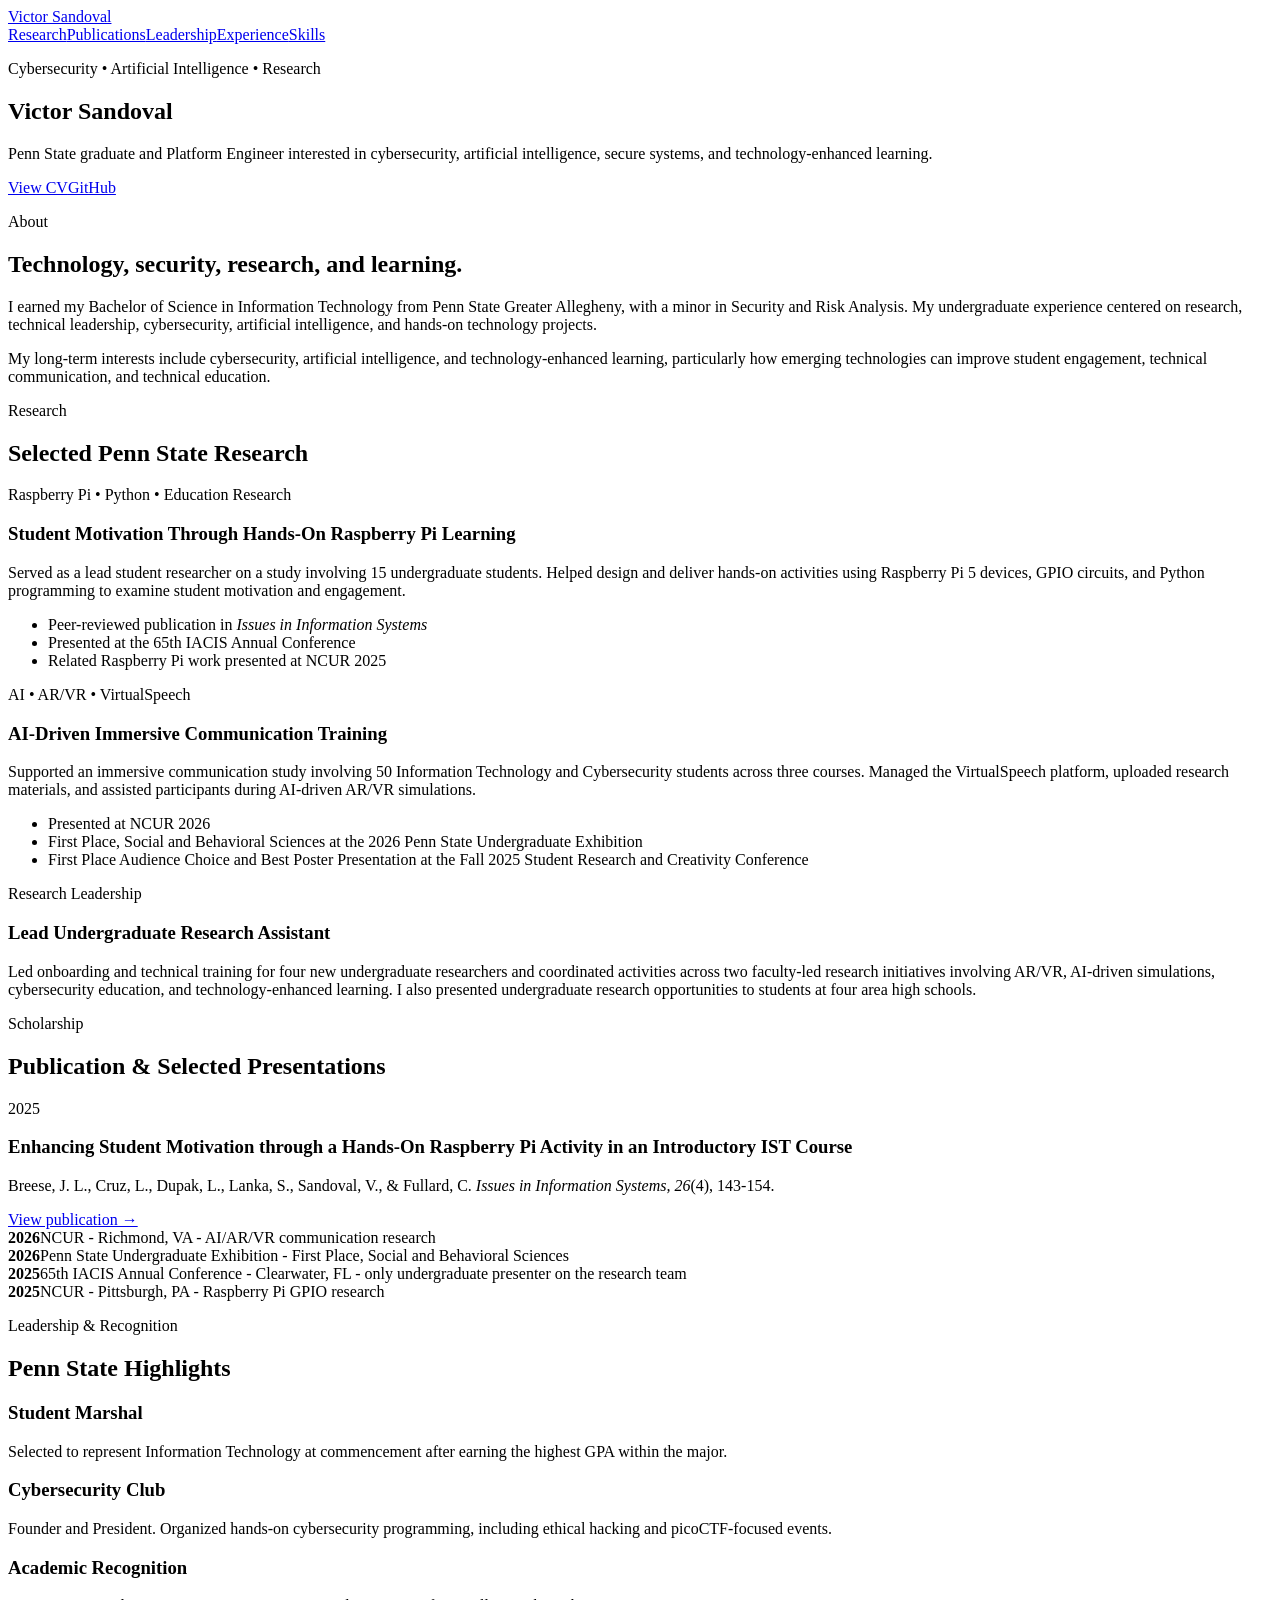
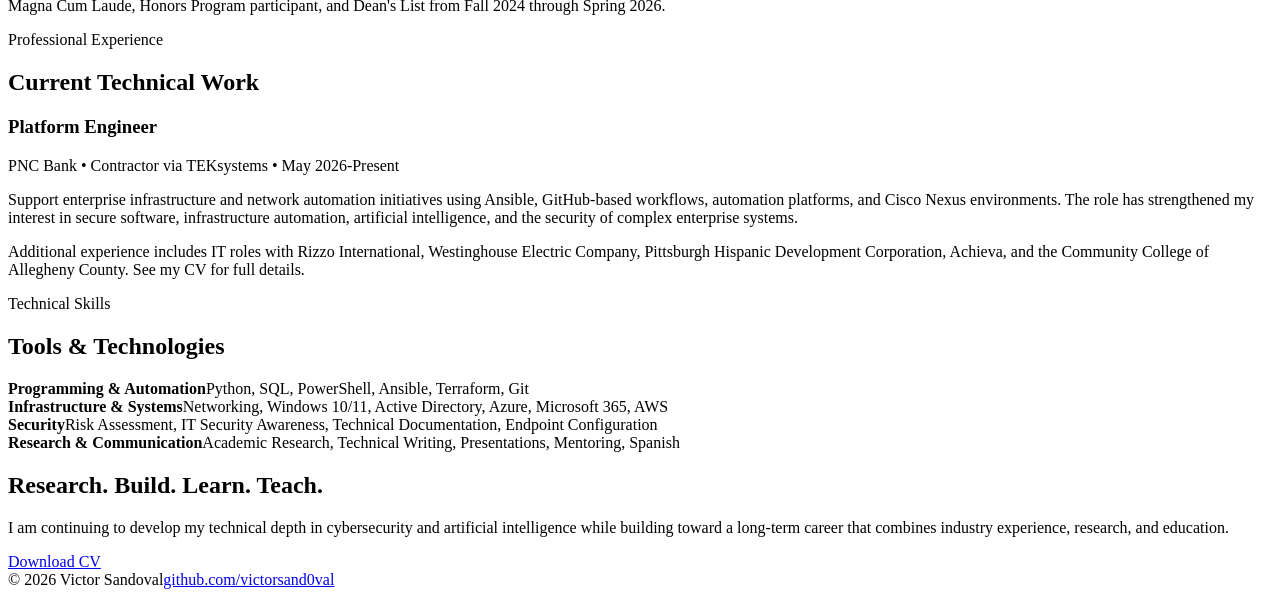
==== index.html @ 396f142a "Add portfolio homepage" ====
<!DOCTYPE html>
<html lang="en">
<head>
  <meta charset="UTF-8" />
  <meta name="viewport" content="width=device-width, initial-scale=1" />
  <meta name="description" content="Victor Sandoval - cybersecurity, artificial intelligence, research, and technology-enhanced learning." />
  <title>Victor Sandoval | Portfolio</title>
  <link rel="stylesheet" href="styles.css" />
</head>
<body>
<header><div class="wrap nav"><a class="brand" href="#top">Victor Sandoval</a><nav><a href="#research">Research</a><a href="#publications">Publications</a><a href="#leadership">Leadership</a><a href="#experience">Experience</a><a href="#skills">Skills</a></nav></div></header>
<main id="top">
<section class="hero"><div class="wrap"><p class="eyebrow">Cybersecurity • Artificial Intelligence • Research</p><h1>Victor Sandoval</h1><p class="lead">Penn State graduate and Platform Engineer interested in cybersecurity, artificial intelligence, secure systems, and technology-enhanced learning.</p><div class="actions"><a class="btn dark" href="assets/Victor_Sandoval_Curriculum_Vitae.pdf" target="_blank">View CV</a><a class="btn" href="https://github.com/victorsand0val" target="_blank">GitHub</a></div></div></section>
<section><div class="wrap narrow"><p class="kicker">About</p><h2>Technology, security, research, and learning.</h2><p>I earned my Bachelor of Science in Information Technology from Penn State Greater Allegheny, with a minor in Security and Risk Analysis. My undergraduate experience centered on research, technical leadership, cybersecurity, artificial intelligence, and hands-on technology projects.</p><p>My long-term interests include cybersecurity, artificial intelligence, and technology-enhanced learning, particularly how emerging technologies can improve student engagement, technical communication, and technical education.</p></div></section>
<section id="research" class="alt"><div class="wrap"><p class="kicker">Research</p><h2>Selected Penn State Research</h2><div class="grid two">
<article class="card"><p class="tag">Raspberry Pi • Python • Education Research</p><h3>Student Motivation Through Hands-On Raspberry Pi Learning</h3><p>Served as a lead student researcher on a study involving 15 undergraduate students. Helped design and deliver hands-on activities using Raspberry Pi 5 devices, GPIO circuits, and Python programming to examine student motivation and engagement.</p><ul><li>Peer-reviewed publication in <em>Issues in Information Systems</em></li><li>Presented at the 65th IACIS Annual Conference</li><li>Related Raspberry Pi work presented at NCUR 2025</li></ul></article>
<article class="card"><p class="tag">AI • AR/VR • VirtualSpeech</p><h3>AI-Driven Immersive Communication Training</h3><p>Supported an immersive communication study involving 50 Information Technology and Cybersecurity students across three courses. Managed the VirtualSpeech platform, uploaded research materials, and assisted participants during AI-driven AR/VR simulations.</p><ul><li>Presented at NCUR 2026</li><li>First Place, Social and Behavioral Sciences at the 2026 Penn State Undergraduate Exhibition</li><li>First Place Audience Choice and Best Poster Presentation at the Fall 2025 Student Research and Creativity Conference</li></ul></article>
</div><article class="feature"><div><p class="tag">Research Leadership</p><h3>Lead Undergraduate Research Assistant</h3></div><p>Led onboarding and technical training for four new undergraduate researchers and coordinated activities across two faculty-led research initiatives involving AR/VR, AI-driven simulations, cybersecurity education, and technology-enhanced learning. I also presented undergraduate research opportunities to students at four area high schools.</p></article></div></section>
<section id="publications"><div class="wrap"><p class="kicker">Scholarship</p><h2>Publication & Selected Presentations</h2><article class="pub"><span>2025</span><div><h3>Enhancing Student Motivation through a Hands-On Raspberry Pi Activity in an Introductory IST Course</h3><p>Breese, J. L., Cruz, L., Dupak, L., Lanka, S., Sandoval, V., & Fullard, C. <em>Issues in Information Systems, 26</em>(4), 143-154.</p><a href="https://doi.org/10.48009/4_iis_2025_113" target="_blank">View publication →</a></div></article><div class="timeline"><div><b>2026</b><span>NCUR - Richmond, VA - AI/AR/VR communication research</span></div><div><b>2026</b><span>Penn State Undergraduate Exhibition - First Place, Social and Behavioral Sciences</span></div><div><b>2025</b><span>65th IACIS Annual Conference - Clearwater, FL - only undergraduate presenter on the research team</span></div><div><b>2025</b><span>NCUR - Pittsburgh, PA - Raspberry Pi GPIO research</span></div></div></div></section>
<section id="leadership" class="alt"><div class="wrap"><p class="kicker">Leadership & Recognition</p><h2>Penn State Highlights</h2><div class="grid three"><article class="card"><h3>Student Marshal</h3><p>Selected to represent Information Technology at commencement after earning the highest GPA within the major.</p></article><article class="card"><h3>Cybersecurity Club</h3><p>Founder and President. Organized hands-on cybersecurity programming, including ethical hacking and picoCTF-focused events.</p></article><article class="card"><h3>Academic Recognition</h3><p>Magna Cum Laude, Honors Program participant, and Dean's List from Fall 2024 through Spring 2026.</p></article></div></div></section>
<section id="experience"><div class="wrap narrow"><p class="kicker">Professional Experience</p><h2>Current Technical Work</h2><article class="experience"><h3>Platform Engineer</h3><p class="muted">PNC Bank • Contractor via TEKsystems • May 2026-Present</p><p>Support enterprise infrastructure and network automation initiatives using Ansible, GitHub-based workflows, automation platforms, and Cisco Nexus environments. The role has strengthened my interest in secure software, infrastructure automation, artificial intelligence, and the security of complex enterprise systems.</p></article><p class="muted">Additional experience includes IT roles with Rizzo International, Westinghouse Electric Company, Pittsburgh Hispanic Development Corporation, Achieva, and the Community College of Allegheny County. See my CV for full details.</p></div></section>
<section id="skills" class="alt"><div class="wrap"><p class="kicker">Technical Skills</p><h2>Tools & Technologies</h2><div class="skills"><div><strong>Programming & Automation</strong><span>Python, SQL, PowerShell, Ansible, Terraform, Git</span></div><div><strong>Infrastructure & Systems</strong><span>Networking, Windows 10/11, Active Directory, Azure, Microsoft 365, AWS</span></div><div><strong>Security</strong><span>Risk Assessment, IT Security Awareness, Technical Documentation, Endpoint Configuration</span></div><div><strong>Research & Communication</strong><span>Academic Research, Technical Writing, Presentations, Mentoring, Spanish</span></div></div></div></section>
<section class="closing"><div class="wrap narrow"><h2>Research. Build. Learn. Teach.</h2><p>I am continuing to develop my technical depth in cybersecurity and artificial intelligence while building toward a long-term career that combines industry experience, research, and education.</p><a class="btn dark" href="assets/Victor_Sandoval_Curriculum_Vitae.pdf" target="_blank">Download CV</a></div></section>
</main><footer><div class="wrap foot"><span>© 2026 Victor Sandoval</span><a href="https://github.com/victorsand0val" target="_blank">github.com/victorsand0val</a></div></footer>
</body></html>
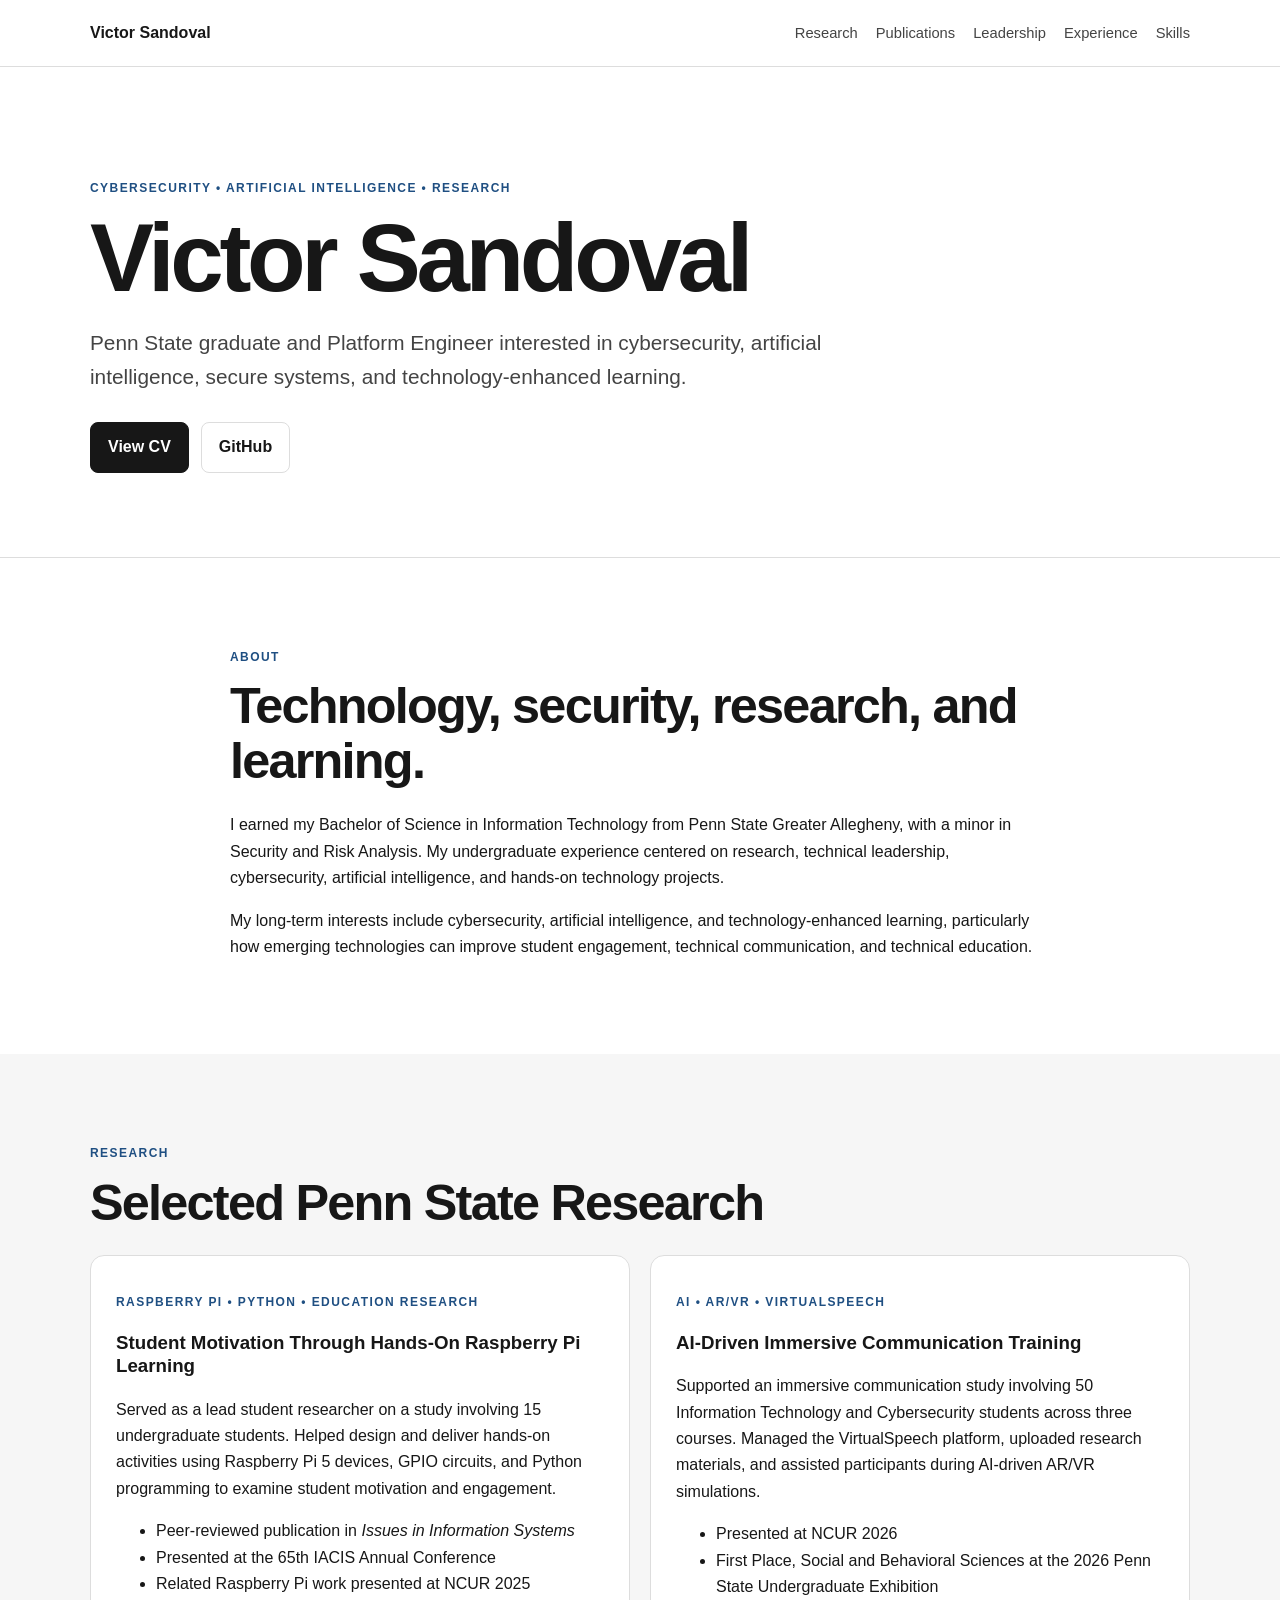
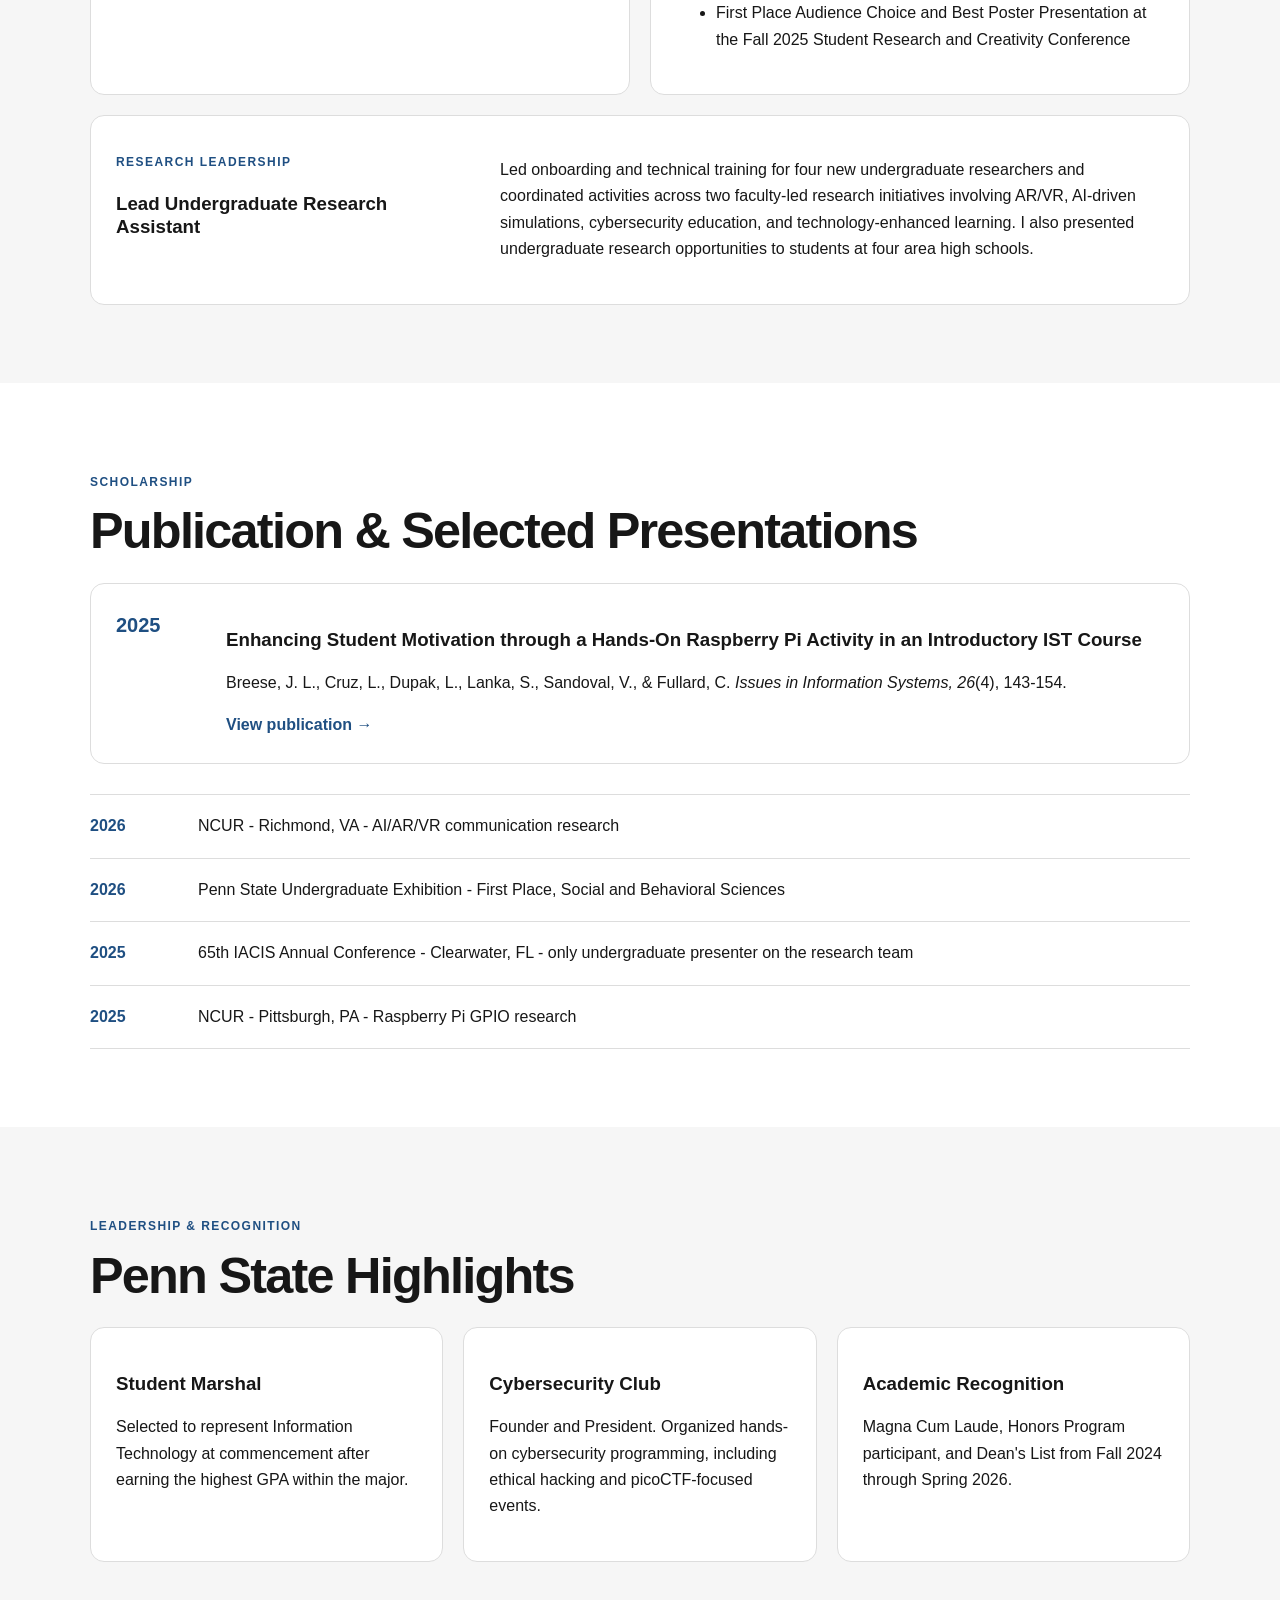
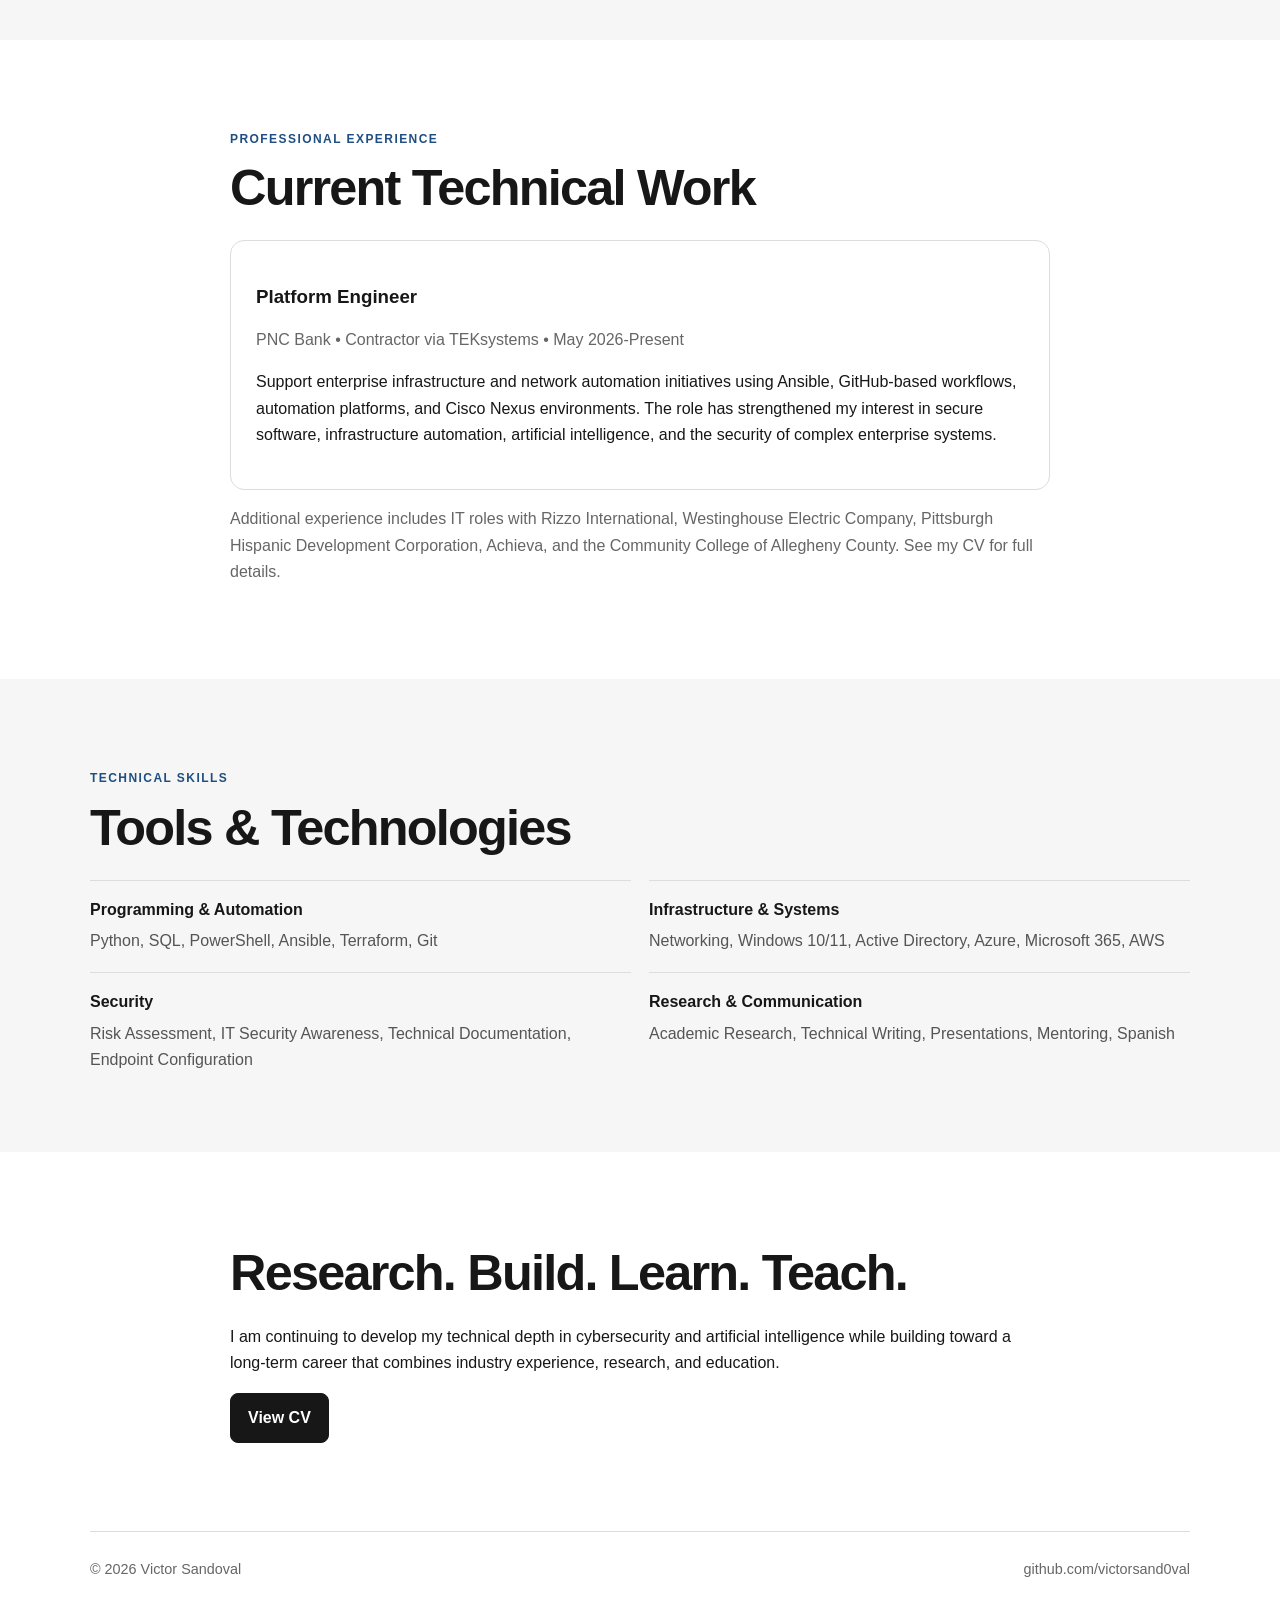
==== commit ebb4f494: "Link portfolio to web CV" ====
--- a/index.html
+++ b/index.html
@@ -10,7 +10,7 @@
 <body>
 <header><div class="wrap nav"><a class="brand" href="#top">Victor Sandoval</a><nav><a href="#research">Research</a><a href="#publications">Publications</a><a href="#leadership">Leadership</a><a href="#experience">Experience</a><a href="#skills">Skills</a></nav></div></header>
 <main id="top">
-<section class="hero"><div class="wrap"><p class="eyebrow">Cybersecurity • Artificial Intelligence • Research</p><h1>Victor Sandoval</h1><p class="lead">Penn State graduate and Platform Engineer interested in cybersecurity, artificial intelligence, secure systems, and technology-enhanced learning.</p><div class="actions"><a class="btn dark" href="assets/Victor_Sandoval_Curriculum_Vitae.pdf" target="_blank">View CV</a><a class="btn" href="https://github.com/victorsand0val" target="_blank">GitHub</a></div></div></section>
+<section class="hero"><div class="wrap"><p class="eyebrow">Cybersecurity • Artificial Intelligence • Research</p><h1>Victor Sandoval</h1><p class="lead">Penn State graduate and Platform Engineer interested in cybersecurity, artificial intelligence, secure systems, and technology-enhanced learning.</p><div class="actions"><a class="btn dark" href="cv.html">View CV</a><a class="btn" href="https://github.com/victorsand0val" target="_blank">GitHub</a></div></div></section>
 <section><div class="wrap narrow"><p class="kicker">About</p><h2>Technology, security, research, and learning.</h2><p>I earned my Bachelor of Science in Information Technology from Penn State Greater Allegheny, with a minor in Security and Risk Analysis. My undergraduate experience centered on research, technical leadership, cybersecurity, artificial intelligence, and hands-on technology projects.</p><p>My long-term interests include cybersecurity, artificial intelligence, and technology-enhanced learning, particularly how emerging technologies can improve student engagement, technical communication, and technical education.</p></div></section>
 <section id="research" class="alt"><div class="wrap"><p class="kicker">Research</p><h2>Selected Penn State Research</h2><div class="grid two">
 <article class="card"><p class="tag">Raspberry Pi • Python • Education Research</p><h3>Student Motivation Through Hands-On Raspberry Pi Learning</h3><p>Served as a lead student researcher on a study involving 15 undergraduate students. Helped design and deliver hands-on activities using Raspberry Pi 5 devices, GPIO circuits, and Python programming to examine student motivation and engagement.</p><ul><li>Peer-reviewed publication in <em>Issues in Information Systems</em></li><li>Presented at the 65th IACIS Annual Conference</li><li>Related Raspberry Pi work presented at NCUR 2025</li></ul></article>
@@ -20,6 +20,6 @@
 <section id="leadership" class="alt"><div class="wrap"><p class="kicker">Leadership & Recognition</p><h2>Penn State Highlights</h2><div class="grid three"><article class="card"><h3>Student Marshal</h3><p>Selected to represent Information Technology at commencement after earning the highest GPA within the major.</p></article><article class="card"><h3>Cybersecurity Club</h3><p>Founder and President. Organized hands-on cybersecurity programming, including ethical hacking and picoCTF-focused events.</p></article><article class="card"><h3>Academic Recognition</h3><p>Magna Cum Laude, Honors Program participant, and Dean's List from Fall 2024 through Spring 2026.</p></article></div></div></section>
 <section id="experience"><div class="wrap narrow"><p class="kicker">Professional Experience</p><h2>Current Technical Work</h2><article class="experience"><h3>Platform Engineer</h3><p class="muted">PNC Bank • Contractor via TEKsystems • May 2026-Present</p><p>Support enterprise infrastructure and network automation initiatives using Ansible, GitHub-based workflows, automation platforms, and Cisco Nexus environments. The role has strengthened my interest in secure software, infrastructure automation, artificial intelligence, and the security of complex enterprise systems.</p></article><p class="muted">Additional experience includes IT roles with Rizzo International, Westinghouse Electric Company, Pittsburgh Hispanic Development Corporation, Achieva, and the Community College of Allegheny County. See my CV for full details.</p></div></section>
 <section id="skills" class="alt"><div class="wrap"><p class="kicker">Technical Skills</p><h2>Tools & Technologies</h2><div class="skills"><div><strong>Programming & Automation</strong><span>Python, SQL, PowerShell, Ansible, Terraform, Git</span></div><div><strong>Infrastructure & Systems</strong><span>Networking, Windows 10/11, Active Directory, Azure, Microsoft 365, AWS</span></div><div><strong>Security</strong><span>Risk Assessment, IT Security Awareness, Technical Documentation, Endpoint Configuration</span></div><div><strong>Research & Communication</strong><span>Academic Research, Technical Writing, Presentations, Mentoring, Spanish</span></div></div></div></section>
-<section class="closing"><div class="wrap narrow"><h2>Research. Build. Learn. Teach.</h2><p>I am continuing to develop my technical depth in cybersecurity and artificial intelligence while building toward a long-term career that combines industry experience, research, and education.</p><a class="btn dark" href="assets/Victor_Sandoval_Curriculum_Vitae.pdf" target="_blank">Download CV</a></div></section>
+<section class="closing"><div class="wrap narrow"><h2>Research. Build. Learn. Teach.</h2><p>I am continuing to develop my technical depth in cybersecurity and artificial intelligence while building toward a long-term career that combines industry experience, research, and education.</p><a class="btn dark" href="cv.html">View CV</a></div></section>
 </main><footer><div class="wrap foot"><span>© 2026 Victor Sandoval</span><a href="https://github.com/victorsand0val" target="_blank">github.com/victorsand0val</a></div></footer>
 </body></html>
--- a/styles.css
+++ b/styles.css
@@ -0,0 +1 @@
+*{box-sizing:border-box}html{scroll-behavior:smooth}body{margin:0;font-family:Inter,-apple-system,BlinkMacSystemFont,"Segoe UI",sans-serif;color:#171717;line-height:1.65}a{color:inherit}.wrap{width:min(1100px,calc(100% - 40px));margin:auto}.narrow{max-width:820px}header{position:sticky;top:0;z-index:10;background:rgba(255,255,255,.96);border-bottom:1px solid #ddd}.nav{min-height:66px;display:flex;align-items:center;justify-content:space-between;gap:24px}.brand{font-weight:800;text-decoration:none}nav{display:flex;gap:18px}nav a{text-decoration:none;color:#444;font-size:.92rem}.hero{padding:100px 0 84px;border-bottom:1px solid #ddd}.eyebrow,.kicker,.tag{text-transform:uppercase;letter-spacing:.12em;font-weight:800;font-size:.75rem;color:#1f4f82}h1{font-size:clamp(3rem,8vw,6rem);line-height:.98;letter-spacing:-.045em;margin:8px 0 18px}h2{font-size:clamp(2rem,4vw,3.15rem);line-height:1.08;letter-spacing:-.035em;margin:6px 0 24px}h3{line-height:1.25}.lead{font-size:1.3rem;color:#444;max-width:760px}.actions{display:flex;gap:12px;margin-top:28px}.btn{display:inline-block;border:1px solid #ddd;padding:11px 17px;border-radius:8px;text-decoration:none;font-weight:700}.dark{background:#171717;color:white;border-color:#171717}section{padding:78px 0}.alt{background:#f6f6f6}.grid{display:grid;gap:20px}.two{grid-template-columns:repeat(2,1fr)}.three{grid-template-columns:repeat(3,1fr)}.card,.feature,.pub,.experience{background:white;border:1px solid #ddd;border-radius:14px;padding:25px}.feature{margin-top:20px;display:grid;grid-template-columns:.8fr 1.5fr;gap:30px}.pub{display:grid;grid-template-columns:90px 1fr;gap:20px}.pub>span{font-weight:800;color:#1f4f82;font-size:1.25rem}.pub a{color:#1f4f82;text-decoration:none;font-weight:700}.timeline{margin-top:30px;border-top:1px solid #ddd}.timeline>div{display:grid;grid-template-columns:90px 1fr;gap:18px;padding:18px 0;border-bottom:1px solid #ddd}.timeline b{color:#1f4f82}.muted{color:#666}.skills{display:grid;grid-template-columns:repeat(2,1fr);gap:18px}.skills div{border-top:1px solid #ddd;padding-top:16px}.skills strong,.skills span{display:block}.skills span{color:#555;margin-top:5px}.closing{padding:88px 0}.foot{padding:26px 0;border-top:1px solid #ddd;display:flex;justify-content:space-between;color:#666;font-size:.9rem}.foot a{text-decoration:none}@media(max-width:760px){nav{display:none}.two,.three,.feature,.pub,.skills,.timeline>div{grid-template-columns:1fr}.hero{padding:72px 0 60px}section{padding:60px 0}.foot{flex-direction:column;gap:8px}}
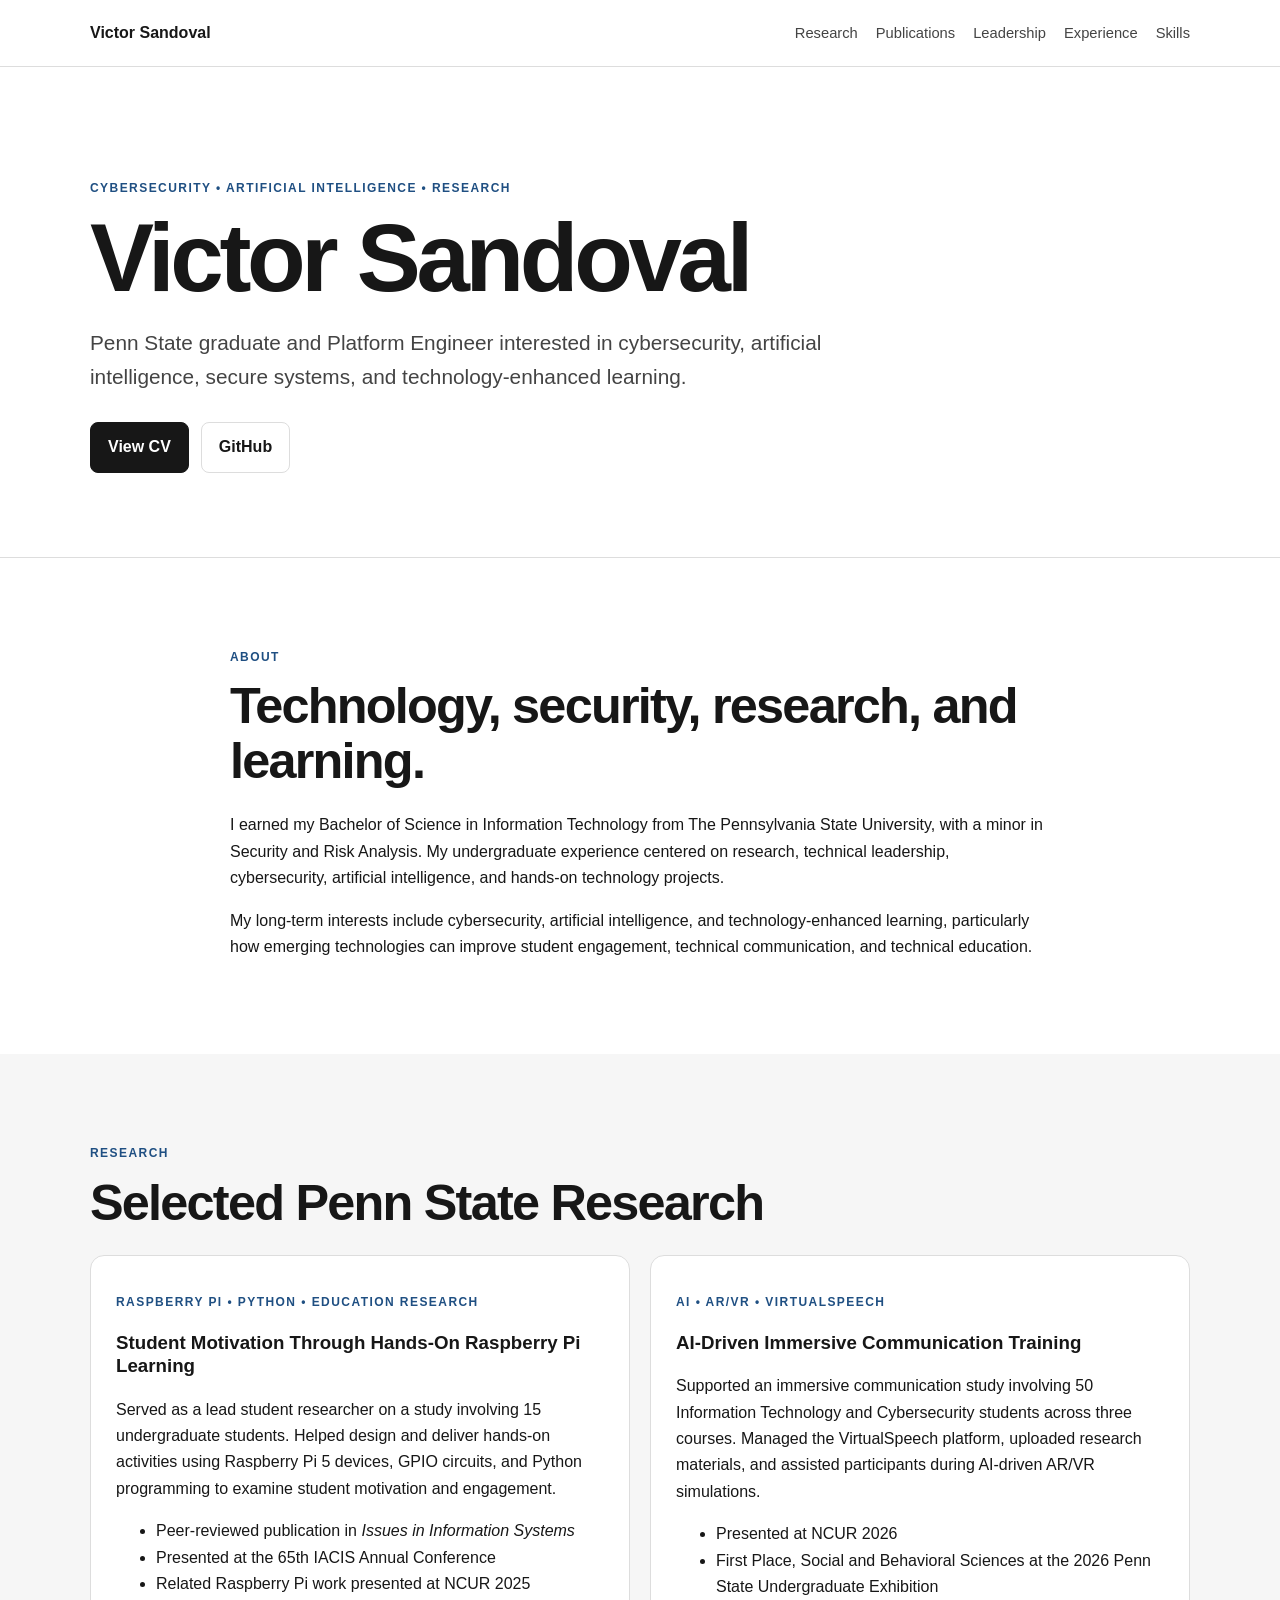
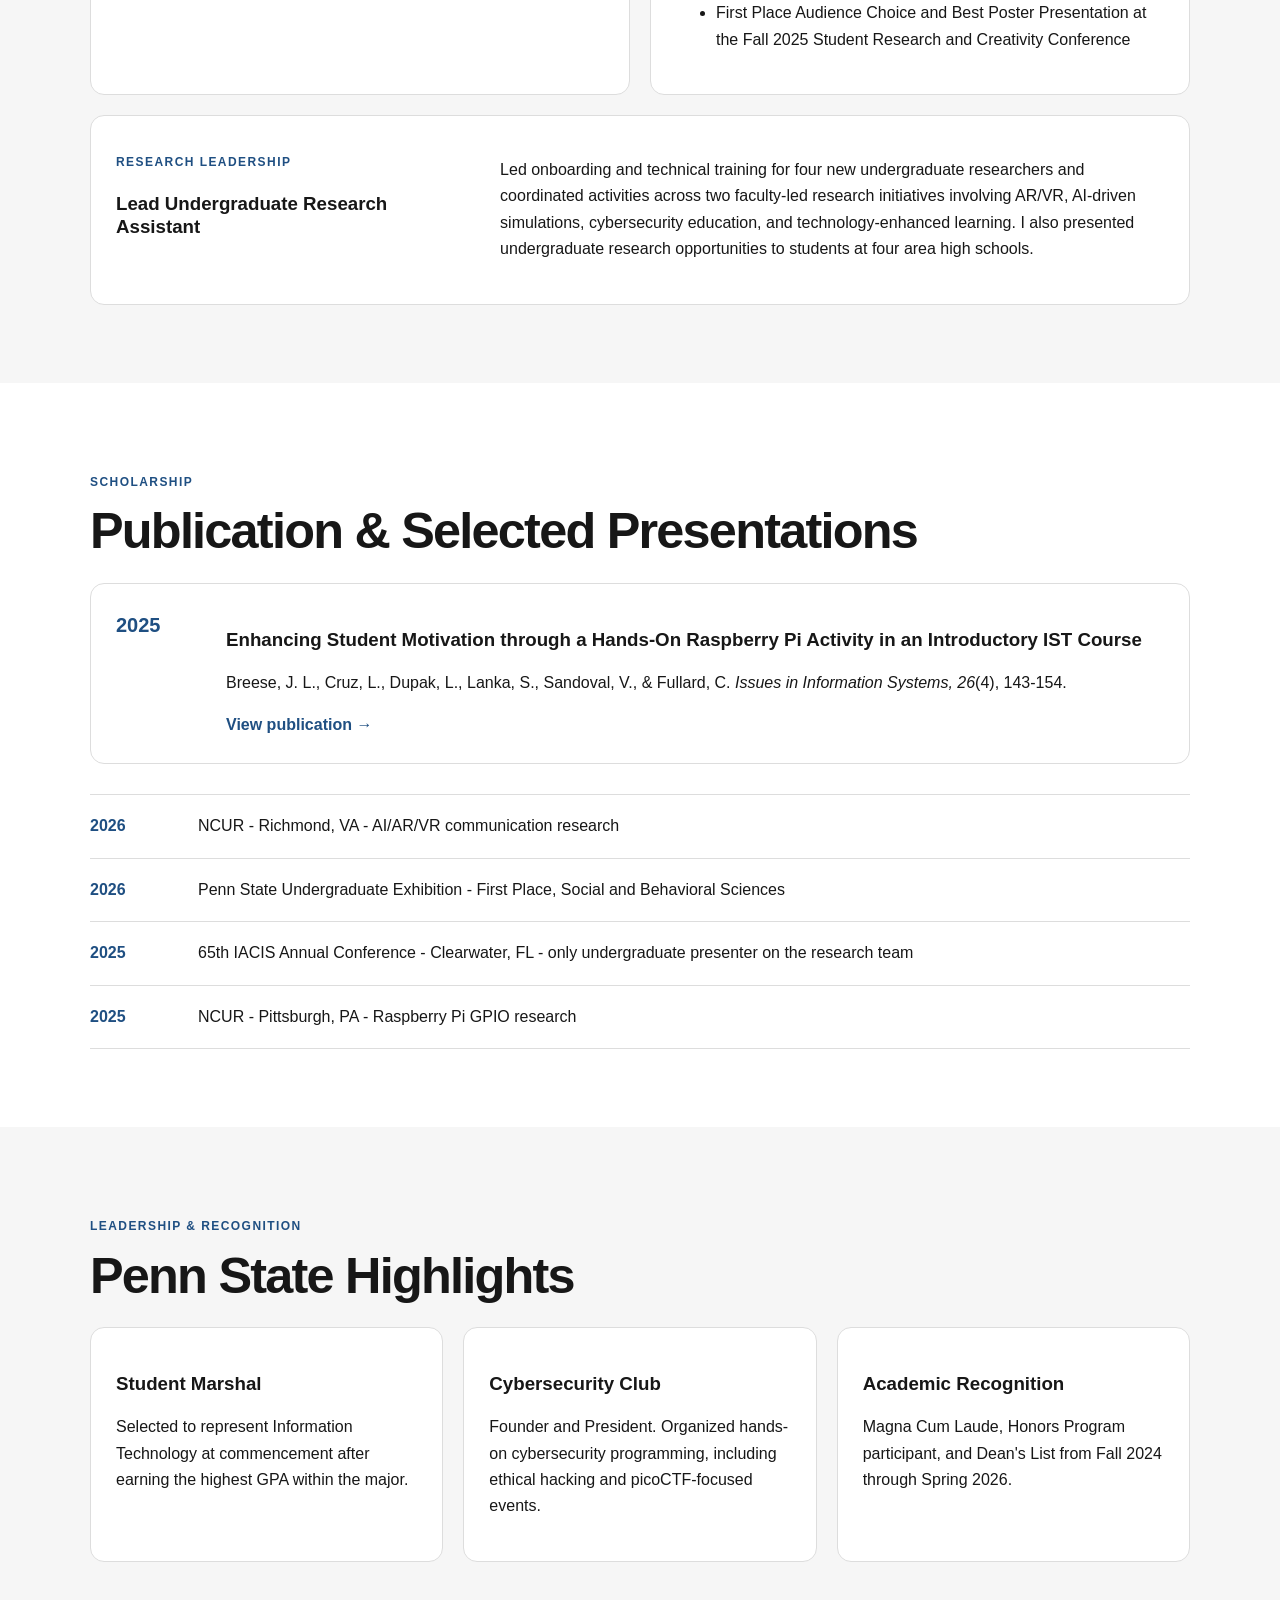
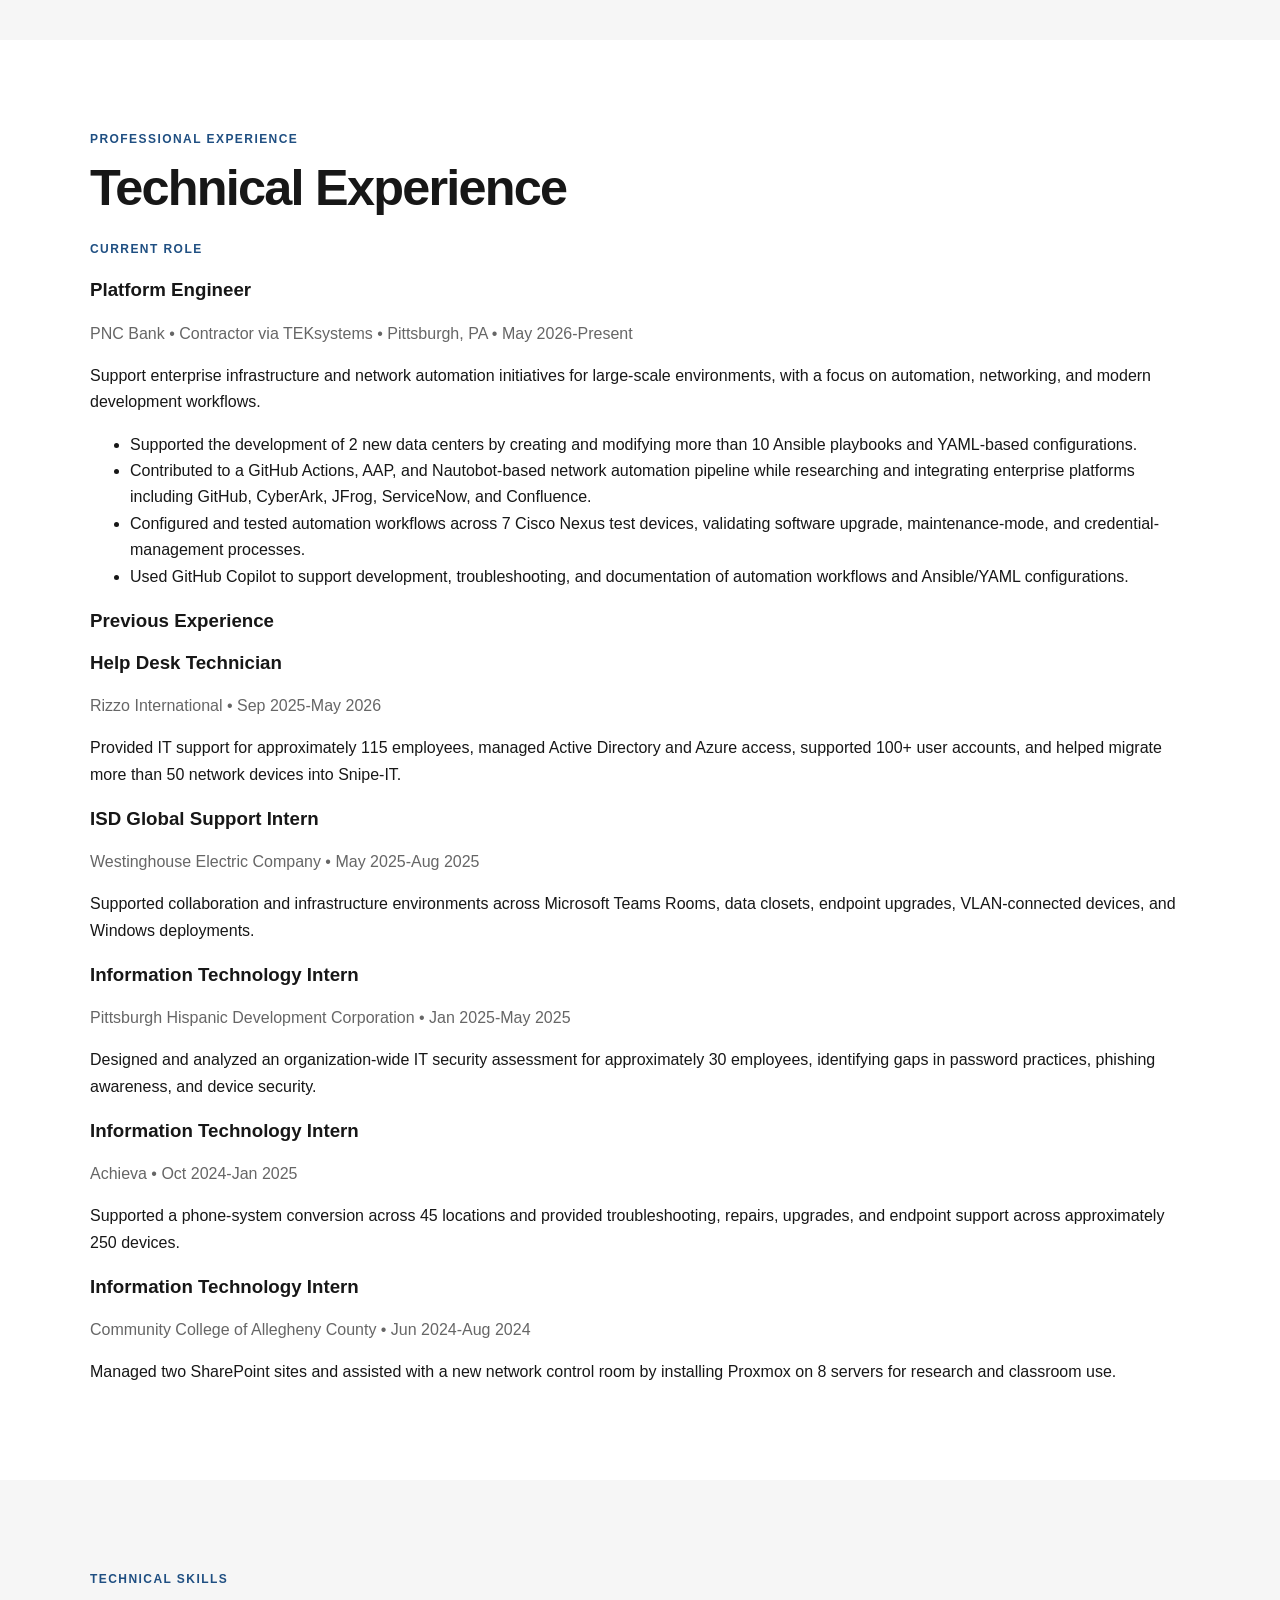
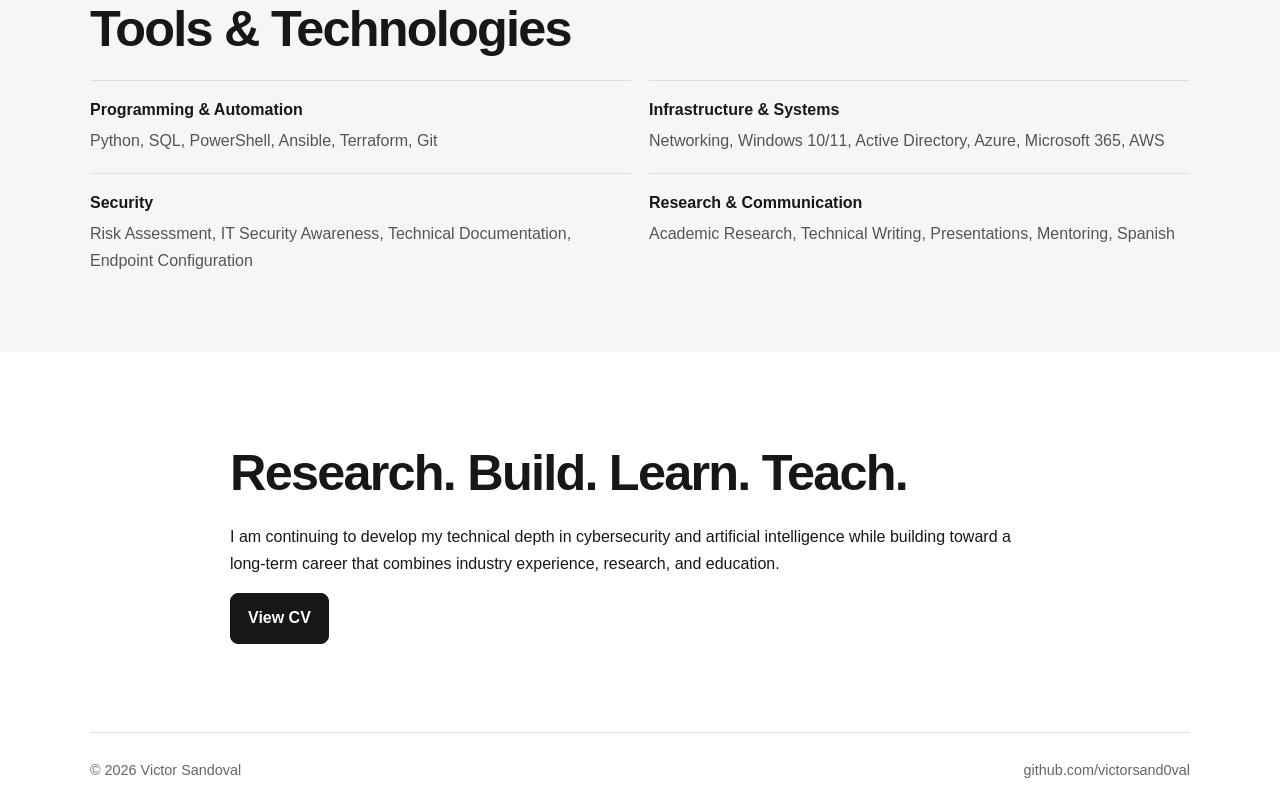
==== commit 2149543d: "Expand professional experience and update Penn State naming" ====
--- a/index.html
+++ b/index.html
@@ -11,14 +11,65 @@
 <header><div class="wrap nav"><a class="brand" href="#top">Victor Sandoval</a><nav><a href="#research">Research</a><a href="#publications">Publications</a><a href="#leadership">Leadership</a><a href="#experience">Experience</a><a href="#skills">Skills</a></nav></div></header>
 <main id="top">
 <section class="hero"><div class="wrap"><p class="eyebrow">Cybersecurity • Artificial Intelligence • Research</p><h1>Victor Sandoval</h1><p class="lead">Penn State graduate and Platform Engineer interested in cybersecurity, artificial intelligence, secure systems, and technology-enhanced learning.</p><div class="actions"><a class="btn dark" href="cv.html">View CV</a><a class="btn" href="https://github.com/victorsand0val" target="_blank">GitHub</a></div></div></section>
-<section><div class="wrap narrow"><p class="kicker">About</p><h2>Technology, security, research, and learning.</h2><p>I earned my Bachelor of Science in Information Technology from Penn State Greater Allegheny, with a minor in Security and Risk Analysis. My undergraduate experience centered on research, technical leadership, cybersecurity, artificial intelligence, and hands-on technology projects.</p><p>My long-term interests include cybersecurity, artificial intelligence, and technology-enhanced learning, particularly how emerging technologies can improve student engagement, technical communication, and technical education.</p></div></section>
+<section><div class="wrap narrow"><p class="kicker">About</p><h2>Technology, security, research, and learning.</h2><p>I earned my Bachelor of Science in Information Technology from The Pennsylvania State University, with a minor in Security and Risk Analysis. My undergraduate experience centered on research, technical leadership, cybersecurity, artificial intelligence, and hands-on technology projects.</p><p>My long-term interests include cybersecurity, artificial intelligence, and technology-enhanced learning, particularly how emerging technologies can improve student engagement, technical communication, and technical education.</p></div></section>
 <section id="research" class="alt"><div class="wrap"><p class="kicker">Research</p><h2>Selected Penn State Research</h2><div class="grid two">
 <article class="card"><p class="tag">Raspberry Pi • Python • Education Research</p><h3>Student Motivation Through Hands-On Raspberry Pi Learning</h3><p>Served as a lead student researcher on a study involving 15 undergraduate students. Helped design and deliver hands-on activities using Raspberry Pi 5 devices, GPIO circuits, and Python programming to examine student motivation and engagement.</p><ul><li>Peer-reviewed publication in <em>Issues in Information Systems</em></li><li>Presented at the 65th IACIS Annual Conference</li><li>Related Raspberry Pi work presented at NCUR 2025</li></ul></article>
 <article class="card"><p class="tag">AI • AR/VR • VirtualSpeech</p><h3>AI-Driven Immersive Communication Training</h3><p>Supported an immersive communication study involving 50 Information Technology and Cybersecurity students across three courses. Managed the VirtualSpeech platform, uploaded research materials, and assisted participants during AI-driven AR/VR simulations.</p><ul><li>Presented at NCUR 2026</li><li>First Place, Social and Behavioral Sciences at the 2026 Penn State Undergraduate Exhibition</li><li>First Place Audience Choice and Best Poster Presentation at the Fall 2025 Student Research and Creativity Conference</li></ul></article>
 </div><article class="feature"><div><p class="tag">Research Leadership</p><h3>Lead Undergraduate Research Assistant</h3></div><p>Led onboarding and technical training for four new undergraduate researchers and coordinated activities across two faculty-led research initiatives involving AR/VR, AI-driven simulations, cybersecurity education, and technology-enhanced learning. I also presented undergraduate research opportunities to students at four area high schools.</p></article></div></section>
 <section id="publications"><div class="wrap"><p class="kicker">Scholarship</p><h2>Publication & Selected Presentations</h2><article class="pub"><span>2025</span><div><h3>Enhancing Student Motivation through a Hands-On Raspberry Pi Activity in an Introductory IST Course</h3><p>Breese, J. L., Cruz, L., Dupak, L., Lanka, S., Sandoval, V., & Fullard, C. <em>Issues in Information Systems, 26</em>(4), 143-154.</p><a href="https://doi.org/10.48009/4_iis_2025_113" target="_blank">View publication →</a></div></article><div class="timeline"><div><b>2026</b><span>NCUR - Richmond, VA - AI/AR/VR communication research</span></div><div><b>2026</b><span>Penn State Undergraduate Exhibition - First Place, Social and Behavioral Sciences</span></div><div><b>2025</b><span>65th IACIS Annual Conference - Clearwater, FL - only undergraduate presenter on the research team</span></div><div><b>2025</b><span>NCUR - Pittsburgh, PA - Raspberry Pi GPIO research</span></div></div></div></section>
 <section id="leadership" class="alt"><div class="wrap"><p class="kicker">Leadership & Recognition</p><h2>Penn State Highlights</h2><div class="grid three"><article class="card"><h3>Student Marshal</h3><p>Selected to represent Information Technology at commencement after earning the highest GPA within the major.</p></article><article class="card"><h3>Cybersecurity Club</h3><p>Founder and President. Organized hands-on cybersecurity programming, including ethical hacking and picoCTF-focused events.</p></article><article class="card"><h3>Academic Recognition</h3><p>Magna Cum Laude, Honors Program participant, and Dean's List from Fall 2024 through Spring 2026.</p></article></div></div></section>
-<section id="experience"><div class="wrap narrow"><p class="kicker">Professional Experience</p><h2>Current Technical Work</h2><article class="experience"><h3>Platform Engineer</h3><p class="muted">PNC Bank • Contractor via TEKsystems • May 2026-Present</p><p>Support enterprise infrastructure and network automation initiatives using Ansible, GitHub-based workflows, automation platforms, and Cisco Nexus environments. The role has strengthened my interest in secure software, infrastructure automation, artificial intelligence, and the security of complex enterprise systems.</p></article><p class="muted">Additional experience includes IT roles with Rizzo International, Westinghouse Electric Company, Pittsburgh Hispanic Development Corporation, Achieva, and the Community College of Allegheny County. See my CV for full details.</p></div></section>
+<section id="experience"><div class="wrap"><p class="kicker">Professional Experience</p><h2>Technical Experience</h2>
+
+<article class="experience-main">
+  <div class="experience-heading">
+    <div>
+      <p class="tag">Current Role</p>
+      <h3>Platform Engineer</h3>
+      <p class="muted">PNC Bank • Contractor via TEKsystems • Pittsburgh, PA • May 2026-Present</p>
+    </div>
+  </div>
+  <p>Support enterprise infrastructure and network automation initiatives for large-scale environments, with a focus on automation, networking, and modern development workflows.</p>
+  <ul>
+    <li>Supported the development of 2 new data centers by creating and modifying more than 10 Ansible playbooks and YAML-based configurations.</li>
+    <li>Contributed to a GitHub Actions, AAP, and Nautobot-based network automation pipeline while researching and integrating enterprise platforms including GitHub, CyberArk, JFrog, ServiceNow, and Confluence.</li>
+    <li>Configured and tested automation workflows across 7 Cisco Nexus test devices, validating software upgrade, maintenance-mode, and credential-management processes.</li>
+    <li>Used GitHub Copilot to support development, troubleshooting, and documentation of automation workflows and Ansible/YAML configurations.</li>
+  </ul>
+</article>
+
+<h3 class="previous-title">Previous Experience</h3>
+<div class="experience-grid">
+  <article class="experience-small">
+    <h3>Help Desk Technician</h3>
+    <p class="muted">Rizzo International • Sep 2025-May 2026</p>
+    <p>Provided IT support for approximately 115 employees, managed Active Directory and Azure access, supported 100+ user accounts, and helped migrate more than 50 network devices into Snipe-IT.</p>
+  </article>
+
+  <article class="experience-small">
+    <h3>ISD Global Support Intern</h3>
+    <p class="muted">Westinghouse Electric Company • May 2025-Aug 2025</p>
+    <p>Supported collaboration and infrastructure environments across Microsoft Teams Rooms, data closets, endpoint upgrades, VLAN-connected devices, and Windows deployments.</p>
+  </article>
+
+  <article class="experience-small">
+    <h3>Information Technology Intern</h3>
+    <p class="muted">Pittsburgh Hispanic Development Corporation • Jan 2025-May 2025</p>
+    <p>Designed and analyzed an organization-wide IT security assessment for approximately 30 employees, identifying gaps in password practices, phishing awareness, and device security.</p>
+  </article>
+
+  <article class="experience-small">
+    <h3>Information Technology Intern</h3>
+    <p class="muted">Achieva • Oct 2024-Jan 2025</p>
+    <p>Supported a phone-system conversion across 45 locations and provided troubleshooting, repairs, upgrades, and endpoint support across approximately 250 devices.</p>
+  </article>
+
+  <article class="experience-small">
+    <h3>Information Technology Intern</h3>
+    <p class="muted">Community College of Allegheny County • Jun 2024-Aug 2024</p>
+    <p>Managed two SharePoint sites and assisted with a new network control room by installing Proxmox on 8 servers for research and classroom use.</p>
+  </article>
+</div>
+</div></section>
 <section id="skills" class="alt"><div class="wrap"><p class="kicker">Technical Skills</p><h2>Tools & Technologies</h2><div class="skills"><div><strong>Programming & Automation</strong><span>Python, SQL, PowerShell, Ansible, Terraform, Git</span></div><div><strong>Infrastructure & Systems</strong><span>Networking, Windows 10/11, Active Directory, Azure, Microsoft 365, AWS</span></div><div><strong>Security</strong><span>Risk Assessment, IT Security Awareness, Technical Documentation, Endpoint Configuration</span></div><div><strong>Research & Communication</strong><span>Academic Research, Technical Writing, Presentations, Mentoring, Spanish</span></div></div></div></section>
 <section class="closing"><div class="wrap narrow"><h2>Research. Build. Learn. Teach.</h2><p>I am continuing to develop my technical depth in cybersecurity and artificial intelligence while building toward a long-term career that combines industry experience, research, and education.</p><a class="btn dark" href="cv.html">View CV</a></div></section>
 </main><footer><div class="wrap foot"><span>© 2026 Victor Sandoval</span><a href="https://github.com/victorsand0val" target="_blank">github.com/victorsand0val</a></div></footer>
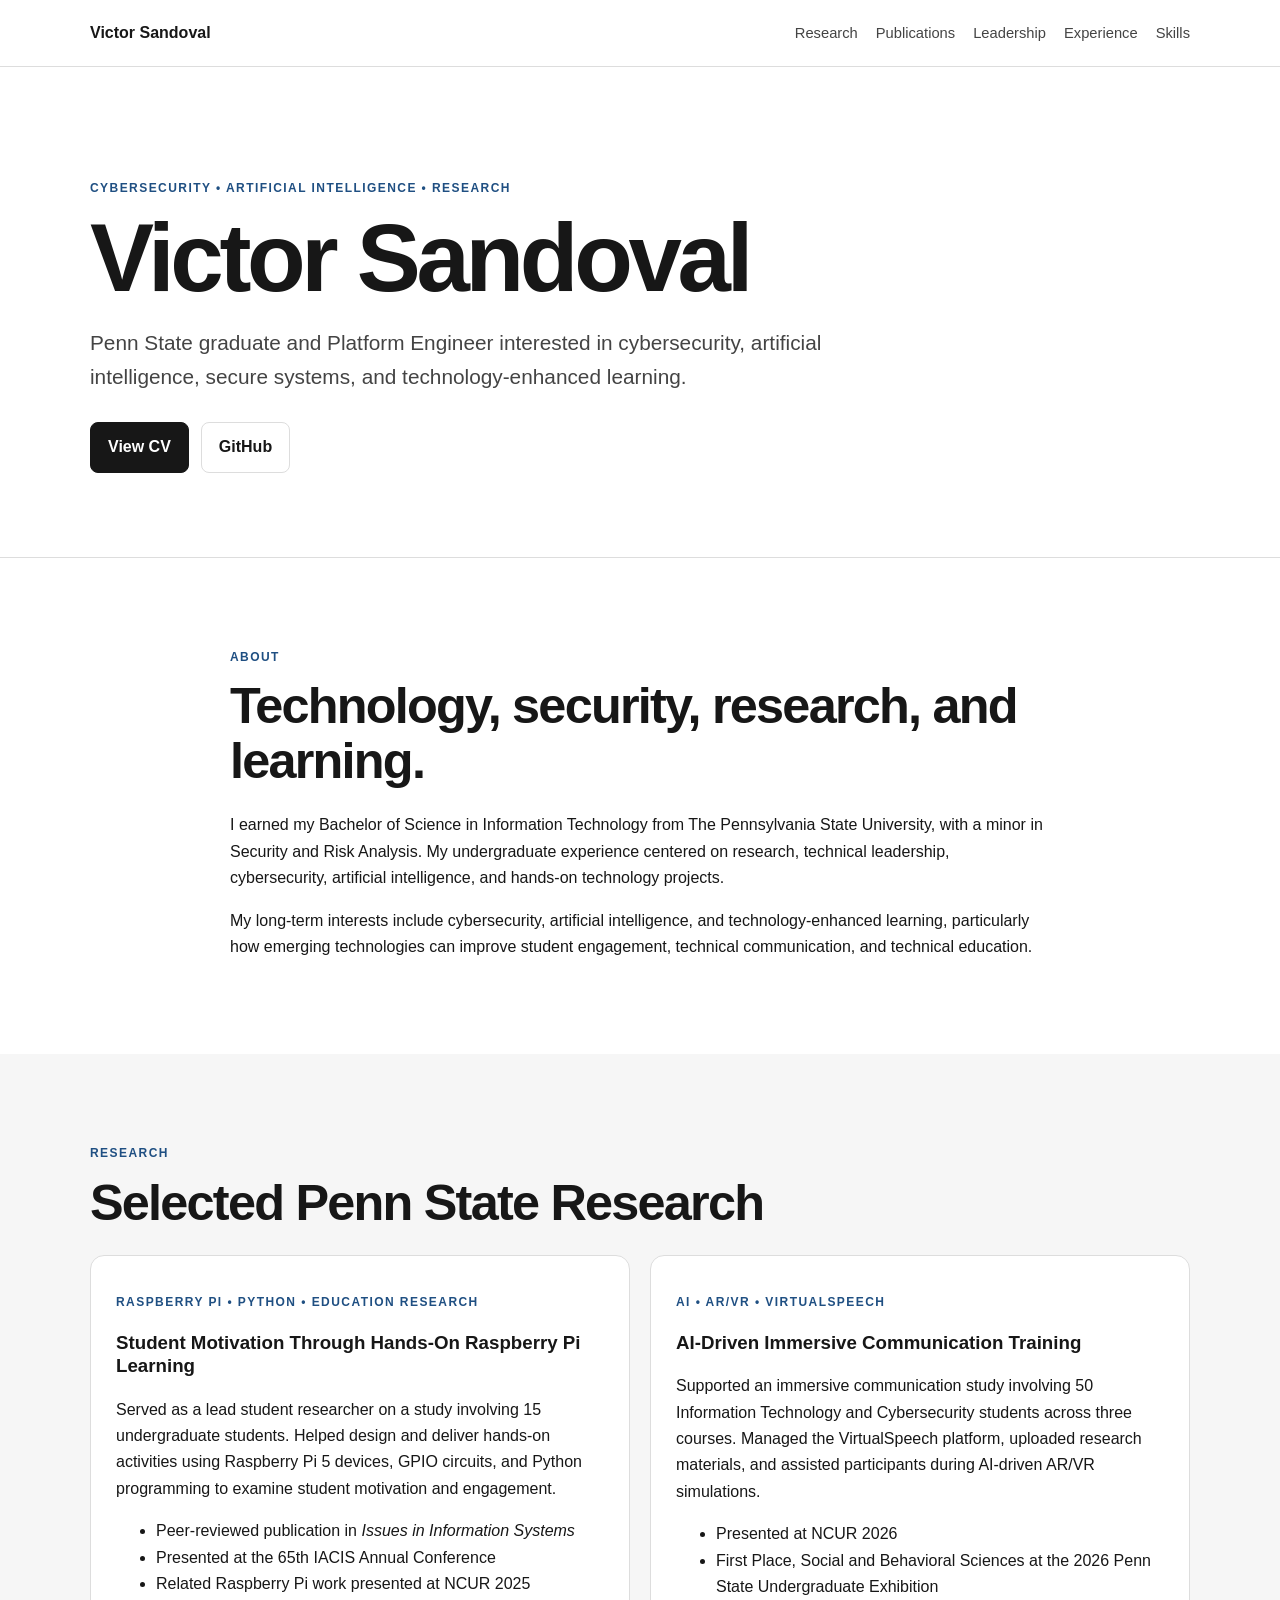
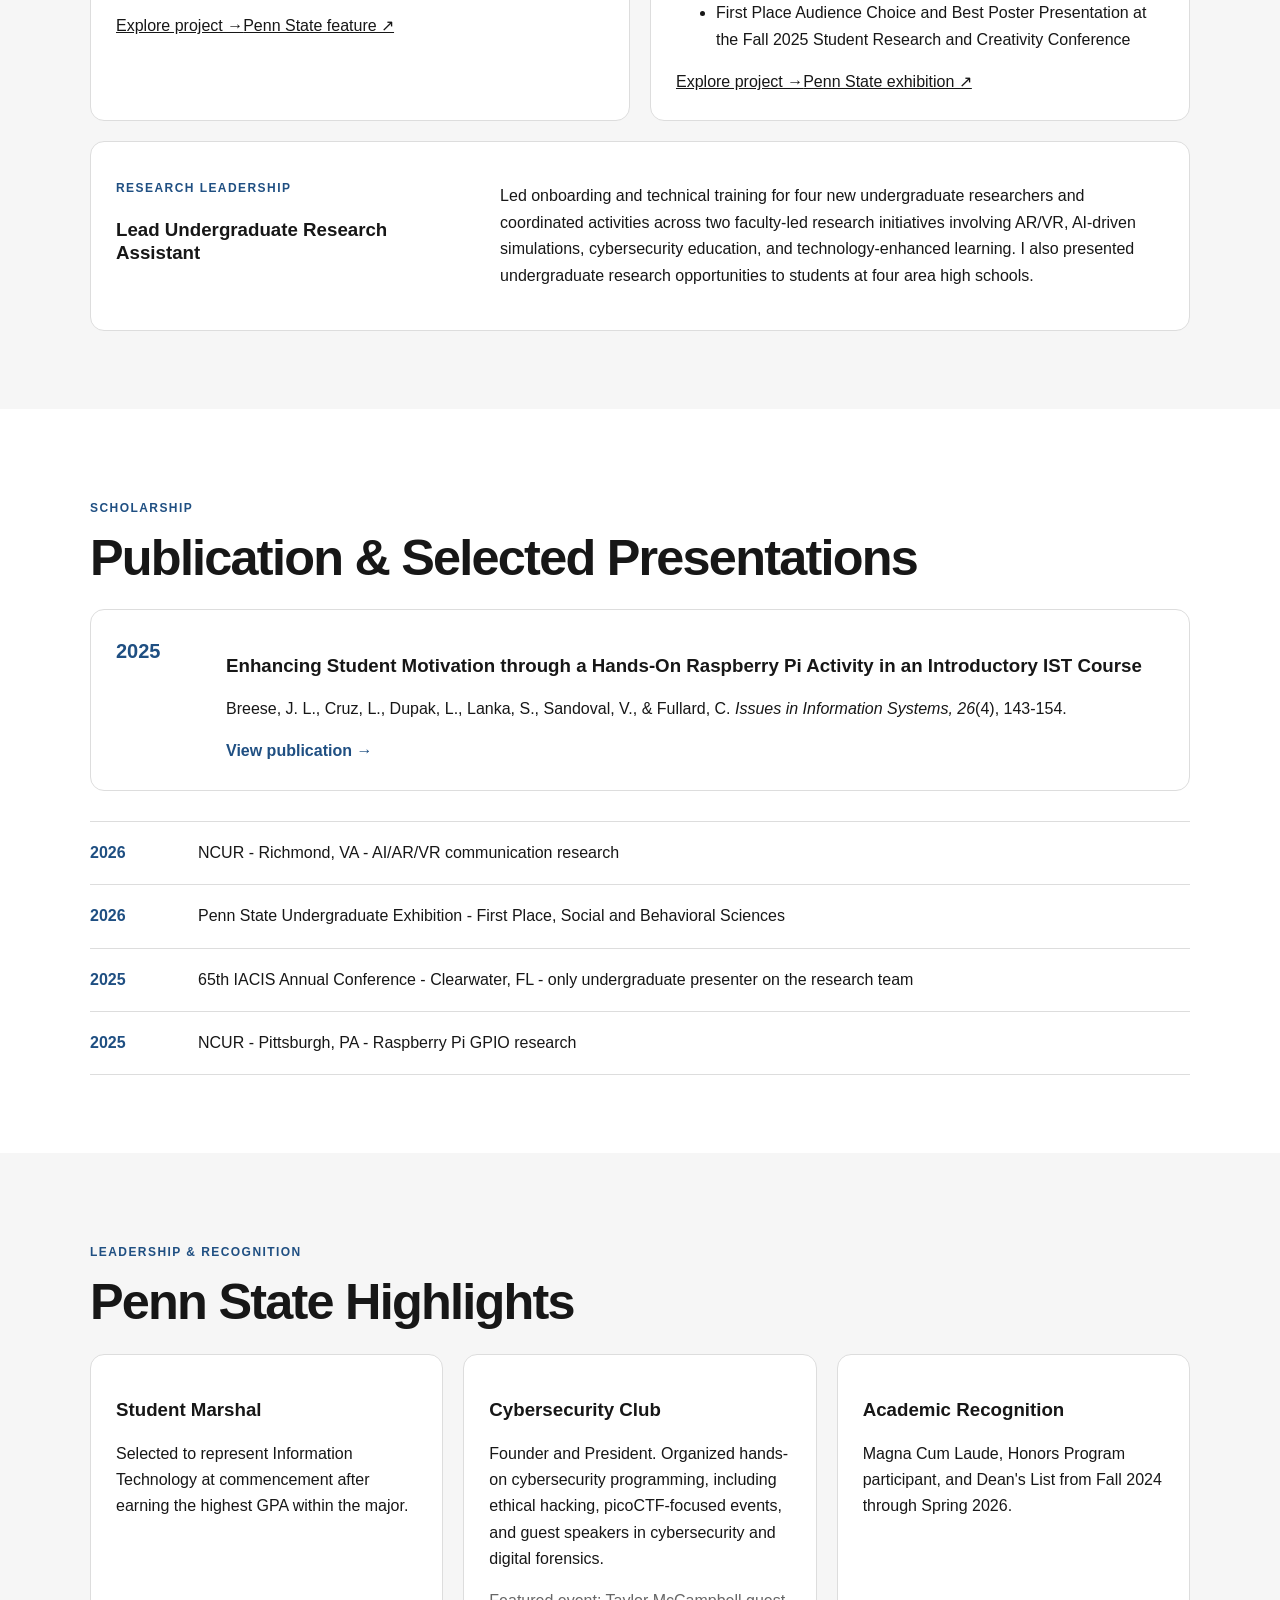
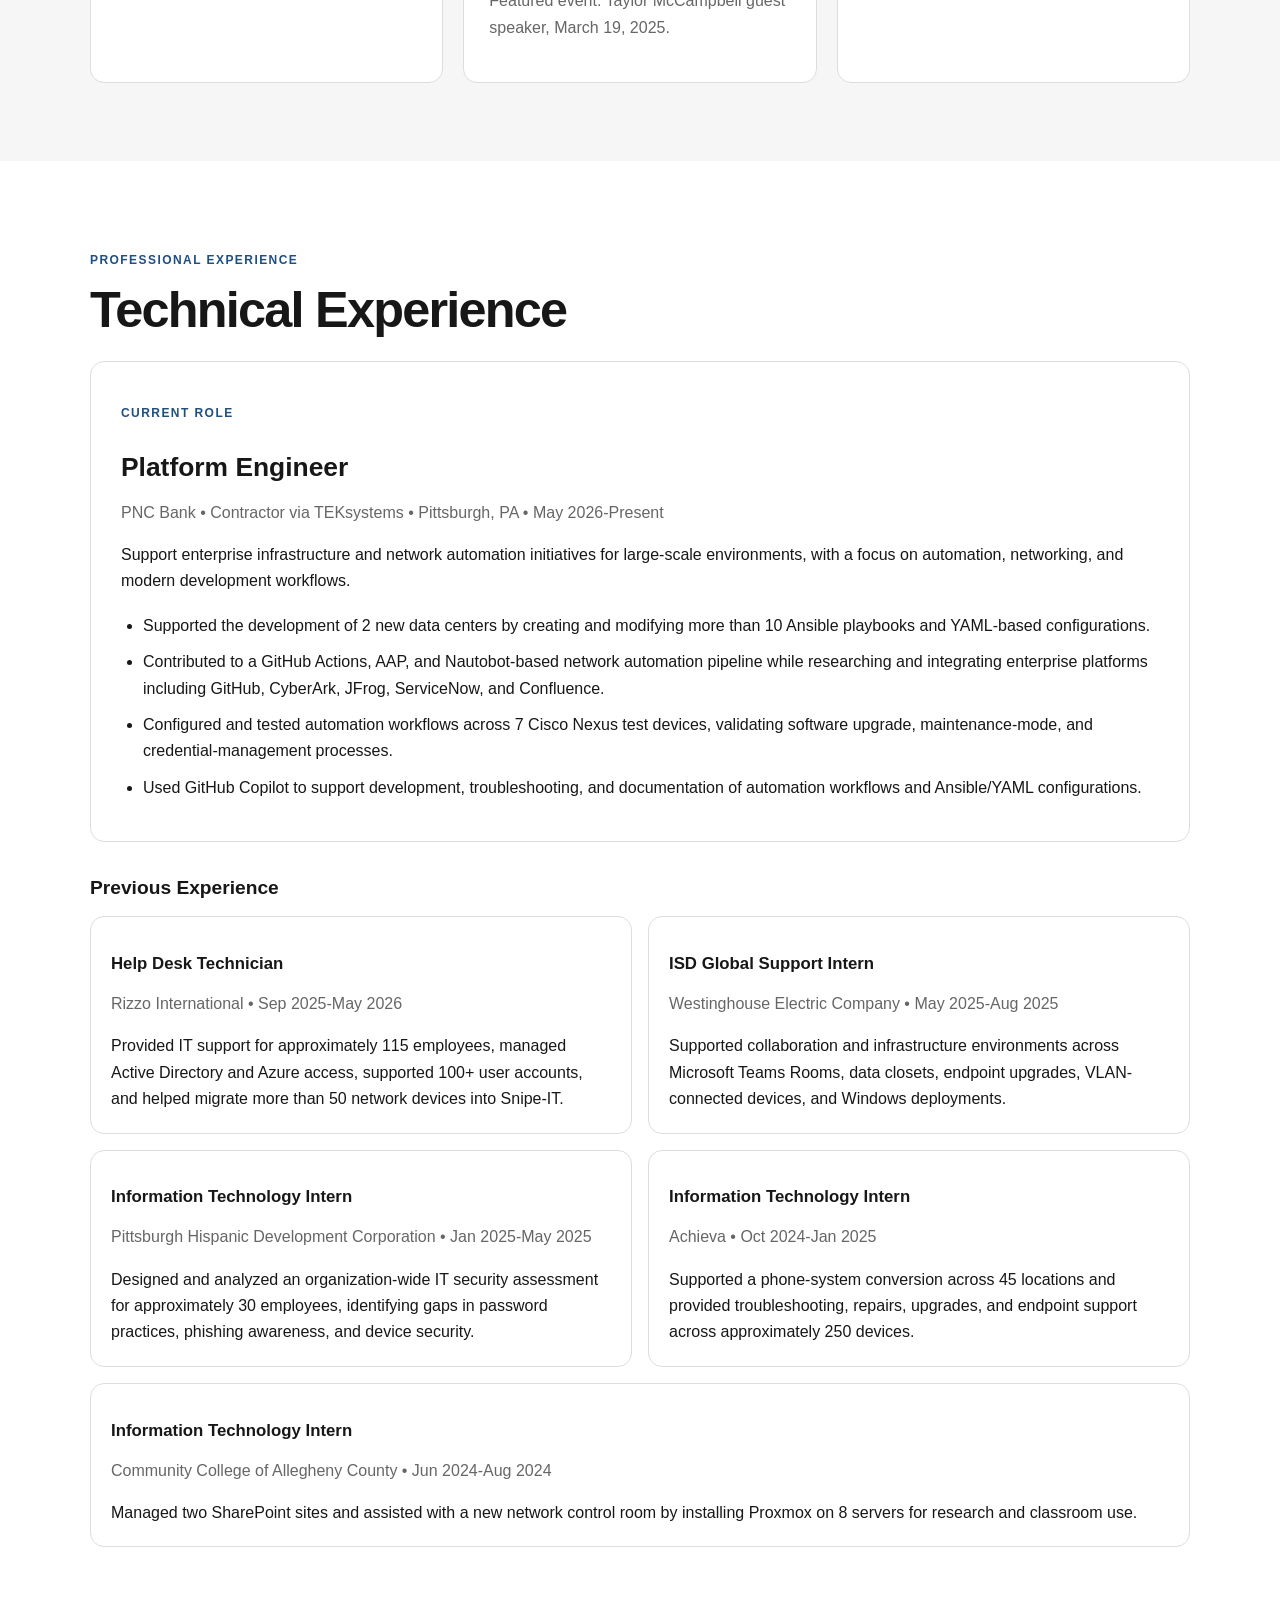
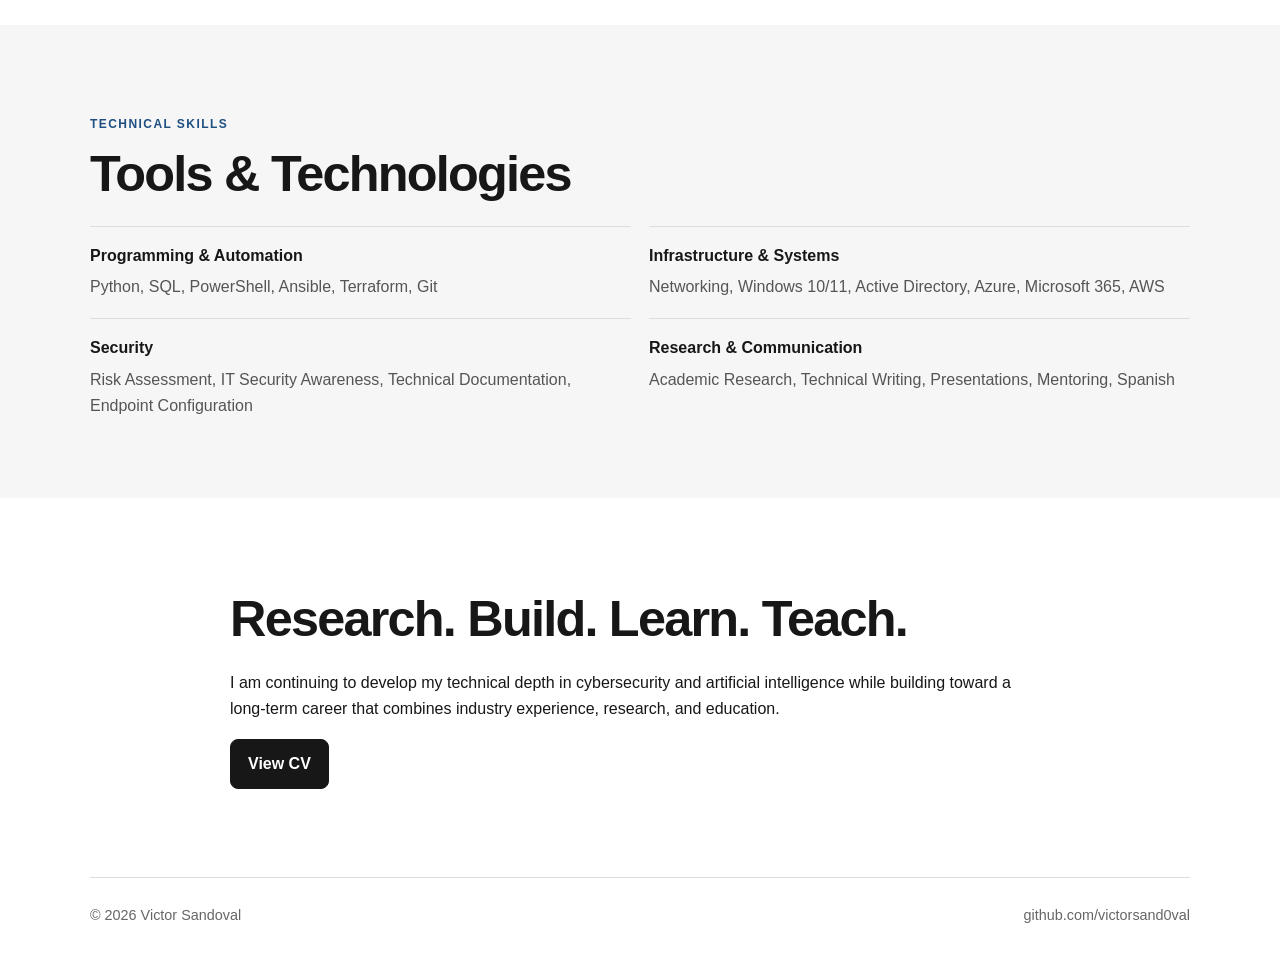
==== commit 3c159b21: "Add research project links and showcase details" ====
--- a/index.html
+++ b/index.html
@@ -13,11 +13,11 @@
 <section class="hero"><div class="wrap"><p class="eyebrow">Cybersecurity • Artificial Intelligence • Research</p><h1>Victor Sandoval</h1><p class="lead">Penn State graduate and Platform Engineer interested in cybersecurity, artificial intelligence, secure systems, and technology-enhanced learning.</p><div class="actions"><a class="btn dark" href="cv.html">View CV</a><a class="btn" href="https://github.com/victorsand0val" target="_blank">GitHub</a></div></div></section>
 <section><div class="wrap narrow"><p class="kicker">About</p><h2>Technology, security, research, and learning.</h2><p>I earned my Bachelor of Science in Information Technology from The Pennsylvania State University, with a minor in Security and Risk Analysis. My undergraduate experience centered on research, technical leadership, cybersecurity, artificial intelligence, and hands-on technology projects.</p><p>My long-term interests include cybersecurity, artificial intelligence, and technology-enhanced learning, particularly how emerging technologies can improve student engagement, technical communication, and technical education.</p></div></section>
 <section id="research" class="alt"><div class="wrap"><p class="kicker">Research</p><h2>Selected Penn State Research</h2><div class="grid two">
-<article class="card"><p class="tag">Raspberry Pi • Python • Education Research</p><h3>Student Motivation Through Hands-On Raspberry Pi Learning</h3><p>Served as a lead student researcher on a study involving 15 undergraduate students. Helped design and deliver hands-on activities using Raspberry Pi 5 devices, GPIO circuits, and Python programming to examine student motivation and engagement.</p><ul><li>Peer-reviewed publication in <em>Issues in Information Systems</em></li><li>Presented at the 65th IACIS Annual Conference</li><li>Related Raspberry Pi work presented at NCUR 2025</li></ul></article>
-<article class="card"><p class="tag">AI • AR/VR • VirtualSpeech</p><h3>AI-Driven Immersive Communication Training</h3><p>Supported an immersive communication study involving 50 Information Technology and Cybersecurity students across three courses. Managed the VirtualSpeech platform, uploaded research materials, and assisted participants during AI-driven AR/VR simulations.</p><ul><li>Presented at NCUR 2026</li><li>First Place, Social and Behavioral Sciences at the 2026 Penn State Undergraduate Exhibition</li><li>First Place Audience Choice and Best Poster Presentation at the Fall 2025 Student Research and Creativity Conference</li></ul></article>
+<article class="card"><p class="tag">Raspberry Pi • Python • Education Research</p><h3>Student Motivation Through Hands-On Raspberry Pi Learning</h3><p>Served as a lead student researcher on a study involving 15 undergraduate students. Helped design and deliver hands-on activities using Raspberry Pi 5 devices, GPIO circuits, and Python programming to examine student motivation and engagement.</p><ul><li>Peer-reviewed publication in <em>Issues in Information Systems</em></li><li>Presented at the 65th IACIS Annual Conference</li><li>Related Raspberry Pi work presented at NCUR 2025</li></ul><div class="card-actions"><a class="text-link" href="raspberry-pi-research.html">Explore project →</a><a class="text-link" href="https://greaterallegheny.psu.edu/story/22126/2025/12/01/greater-allegheny-undergraduate-presents-research-international-conference" target="_blank">Penn State feature ↗</a></div></article>
+<article class="card"><p class="tag">AI • AR/VR • VirtualSpeech</p><h3>AI-Driven Immersive Communication Training</h3><p>Supported an immersive communication study involving 50 Information Technology and Cybersecurity students across three courses. Managed the VirtualSpeech platform, uploaded research materials, and assisted participants during AI-driven AR/VR simulations.</p><ul><li>Presented at NCUR 2026</li><li>First Place, Social and Behavioral Sciences at the 2026 Penn State Undergraduate Exhibition</li><li>First Place Audience Choice and Best Poster Presentation at the Fall 2025 Student Research and Creativity Conference</li></ul><div class="card-actions"><a class="text-link" href="ar-vr-research.html">Explore project →</a><a class="text-link" href="https://urfm.psu.edu/research/undergraduate-exhibition/exhibition/2026/exhibit/enhancing-information-technology-and-1" target="_blank">Penn State exhibition ↗</a></div></article>
 </div><article class="feature"><div><p class="tag">Research Leadership</p><h3>Lead Undergraduate Research Assistant</h3></div><p>Led onboarding and technical training for four new undergraduate researchers and coordinated activities across two faculty-led research initiatives involving AR/VR, AI-driven simulations, cybersecurity education, and technology-enhanced learning. I also presented undergraduate research opportunities to students at four area high schools.</p></article></div></section>
 <section id="publications"><div class="wrap"><p class="kicker">Scholarship</p><h2>Publication & Selected Presentations</h2><article class="pub"><span>2025</span><div><h3>Enhancing Student Motivation through a Hands-On Raspberry Pi Activity in an Introductory IST Course</h3><p>Breese, J. L., Cruz, L., Dupak, L., Lanka, S., Sandoval, V., & Fullard, C. <em>Issues in Information Systems, 26</em>(4), 143-154.</p><a href="https://doi.org/10.48009/4_iis_2025_113" target="_blank">View publication →</a></div></article><div class="timeline"><div><b>2026</b><span>NCUR - Richmond, VA - AI/AR/VR communication research</span></div><div><b>2026</b><span>Penn State Undergraduate Exhibition - First Place, Social and Behavioral Sciences</span></div><div><b>2025</b><span>65th IACIS Annual Conference - Clearwater, FL - only undergraduate presenter on the research team</span></div><div><b>2025</b><span>NCUR - Pittsburgh, PA - Raspberry Pi GPIO research</span></div></div></div></section>
-<section id="leadership" class="alt"><div class="wrap"><p class="kicker">Leadership & Recognition</p><h2>Penn State Highlights</h2><div class="grid three"><article class="card"><h3>Student Marshal</h3><p>Selected to represent Information Technology at commencement after earning the highest GPA within the major.</p></article><article class="card"><h3>Cybersecurity Club</h3><p>Founder and President. Organized hands-on cybersecurity programming, including ethical hacking and picoCTF-focused events.</p></article><article class="card"><h3>Academic Recognition</h3><p>Magna Cum Laude, Honors Program participant, and Dean's List from Fall 2024 through Spring 2026.</p></article></div></div></section>
+<section id="leadership" class="alt"><div class="wrap"><p class="kicker">Leadership & Recognition</p><h2>Penn State Highlights</h2><div class="grid three"><article class="card"><h3>Student Marshal</h3><p>Selected to represent Information Technology at commencement after earning the highest GPA within the major.</p></article><article class="card"><h3>Cybersecurity Club</h3><p>Founder and President. Organized hands-on cybersecurity programming, including ethical hacking, picoCTF-focused events, and guest speakers in cybersecurity and digital forensics.</p><p class="muted small-copy">Featured event: Taylor McCampbell guest speaker, March 19, 2025.</p></article><article class="card"><h3>Academic Recognition</h3><p>Magna Cum Laude, Honors Program participant, and Dean's List from Fall 2024 through Spring 2026.</p></article></div></div></section>
 <section id="experience"><div class="wrap"><p class="kicker">Professional Experience</p><h2>Technical Experience</h2>
 
 <article class="experience-main">
--- a/styles.css
+++ b/styles.css
@@ -1 +1 @@
-*{box-sizing:border-box}html{scroll-behavior:smooth}body{margin:0;font-family:Inter,-apple-system,BlinkMacSystemFont,"Segoe UI",sans-serif;color:#171717;line-height:1.65}a{color:inherit}.wrap{width:min(1100px,calc(100% - 40px));margin:auto}.narrow{max-width:820px}header{position:sticky;top:0;z-index:10;background:rgba(255,255,255,.96);border-bottom:1px solid #ddd}.nav{min-height:66px;display:flex;align-items:center;justify-content:space-between;gap:24px}.brand{font-weight:800;text-decoration:none}nav{display:flex;gap:18px}nav a{text-decoration:none;color:#444;font-size:.92rem}.hero{padding:100px 0 84px;border-bottom:1px solid #ddd}.eyebrow,.kicker,.tag{text-transform:uppercase;letter-spacing:.12em;font-weight:800;font-size:.75rem;color:#1f4f82}h1{font-size:clamp(3rem,8vw,6rem);line-height:.98;letter-spacing:-.045em;margin:8px 0 18px}h2{font-size:clamp(2rem,4vw,3.15rem);line-height:1.08;letter-spacing:-.035em;margin:6px 0 24px}h3{line-height:1.25}.lead{font-size:1.3rem;color:#444;max-width:760px}.actions{display:flex;gap:12px;margin-top:28px}.btn{display:inline-block;border:1px solid #ddd;padding:11px 17px;border-radius:8px;text-decoration:none;font-weight:700}.dark{background:#171717;color:white;border-color:#171717}section{padding:78px 0}.alt{background:#f6f6f6}.grid{display:grid;gap:20px}.two{grid-template-columns:repeat(2,1fr)}.three{grid-template-columns:repeat(3,1fr)}.card,.feature,.pub,.experience{background:white;border:1px solid #ddd;border-radius:14px;padding:25px}.feature{margin-top:20px;display:grid;grid-template-columns:.8fr 1.5fr;gap:30px}.pub{display:grid;grid-template-columns:90px 1fr;gap:20px}.pub>span{font-weight:800;color:#1f4f82;font-size:1.25rem}.pub a{color:#1f4f82;text-decoration:none;font-weight:700}.timeline{margin-top:30px;border-top:1px solid #ddd}.timeline>div{display:grid;grid-template-columns:90px 1fr;gap:18px;padding:18px 0;border-bottom:1px solid #ddd}.timeline b{color:#1f4f82}.muted{color:#666}.skills{display:grid;grid-template-columns:repeat(2,1fr);gap:18px}.skills div{border-top:1px solid #ddd;padding-top:16px}.skills strong,.skills span{display:block}.skills span{color:#555;margin-top:5px}.closing{padding:88px 0}.foot{padding:26px 0;border-top:1px solid #ddd;display:flex;justify-content:space-between;color:#666;font-size:.9rem}.foot a{text-decoration:none}@media(max-width:760px){nav{display:none}.two,.three,.feature,.pub,.skills,.timeline>div{grid-template-columns:1fr}.hero{padding:72px 0 60px}section{padding:60px 0}.foot{flex-direction:column;gap:8px}}+*{box-sizing:border-box}html{scroll-behavior:smooth}body{margin:0;font-family:Inter,-apple-system,BlinkMacSystemFont,"Segoe UI",sans-serif;color:#171717;line-height:1.65}a{color:inherit}.wrap{width:min(1100px,calc(100% - 40px));margin:auto}.narrow{max-width:820px}header{position:sticky;top:0;z-index:10;background:rgba(255,255,255,.96);border-bottom:1px solid #ddd}.nav{min-height:66px;display:flex;align-items:center;justify-content:space-between;gap:24px}.brand{font-weight:800;text-decoration:none}nav{display:flex;gap:18px}nav a{text-decoration:none;color:#444;font-size:.92rem}.hero{padding:100px 0 84px;border-bottom:1px solid #ddd}.eyebrow,.kicker,.tag{text-transform:uppercase;letter-spacing:.12em;font-weight:800;font-size:.75rem;color:#1f4f82}h1{font-size:clamp(3rem,8vw,6rem);line-height:.98;letter-spacing:-.045em;margin:8px 0 18px}h2{font-size:clamp(2rem,4vw,3.15rem);line-height:1.08;letter-spacing:-.035em;margin:6px 0 24px}h3{line-height:1.25}.lead{font-size:1.3rem;color:#444;max-width:760px}.actions{display:flex;gap:12px;margin-top:28px}.btn{display:inline-block;border:1px solid #ddd;padding:11px 17px;border-radius:8px;text-decoration:none;font-weight:700}.dark{background:#171717;color:white;border-color:#171717}section{padding:78px 0}.alt{background:#f6f6f6}.grid{display:grid;gap:20px}.two{grid-template-columns:repeat(2,1fr)}.three{grid-template-columns:repeat(3,1fr)}.card,.feature,.pub,.experience,.experience-main,.experience-small{background:white;border:1px solid #ddd;border-radius:14px;padding:25px}.feature{margin-top:20px;display:grid;grid-template-columns:.8fr 1.5fr;gap:30px}.pub{display:grid;grid-template-columns:90px 1fr;gap:20px}.pub>span{font-weight:800;color:#1f4f82;font-size:1.25rem}.pub a{color:#1f4f82;text-decoration:none;font-weight:700}.timeline{margin-top:30px;border-top:1px solid #ddd}.timeline>div{display:grid;grid-template-columns:90px 1fr;gap:18px;padding:18px 0;border-bottom:1px solid #ddd}.timeline b{color:#1f4f82}.muted{color:#666}.skills{display:grid;grid-template-columns:repeat(2,1fr);gap:18px}.skills div{border-top:1px solid #ddd;padding-top:16px}.skills strong,.skills span{display:block}.skills span{color:#555;margin-top:5px}.closing{padding:88px 0}.foot{padding:26px 0;border-top:1px solid #ddd;display:flex;justify-content:space-between;color:#666;font-size:.9rem}.foot a{text-decoration:none}@media(max-width:760px){nav{display:none}.two,.three,.feature,.pub,.skills,.timeline>div,.experience-grid{grid-template-columns:1fr}.experience-grid .experience-small:last-child{grid-column:auto}.hero{padding:72px 0 60px}section{padding:60px 0}.foot{flex-direction:column;gap:8px}}.experience-main{margin-top:8px;padding:30px}.experience-main h3{font-size:1.65rem;margin-bottom:6px}.experience-main ul{margin:18px 0 0;padding-left:22px}.experience-main li{margin-bottom:10px}.previous-title{margin:34px 0 16px;font-size:1.2rem}.experience-grid{display:grid;grid-template-columns:repeat(2,minmax(0,1fr));gap:16px}.experience-small{padding:20px}.experience-small h3{font-size:1.05rem;margin-bottom:6px}.experience-small p{margin-bottom:0}.experience-grid .experience-small:last-child{grid-column:1/-1}@media(max-width:760px){.experience-grid{grid-template-columns:1fr}.experience-grid .experience-small:last-child{grid-column:auto}}
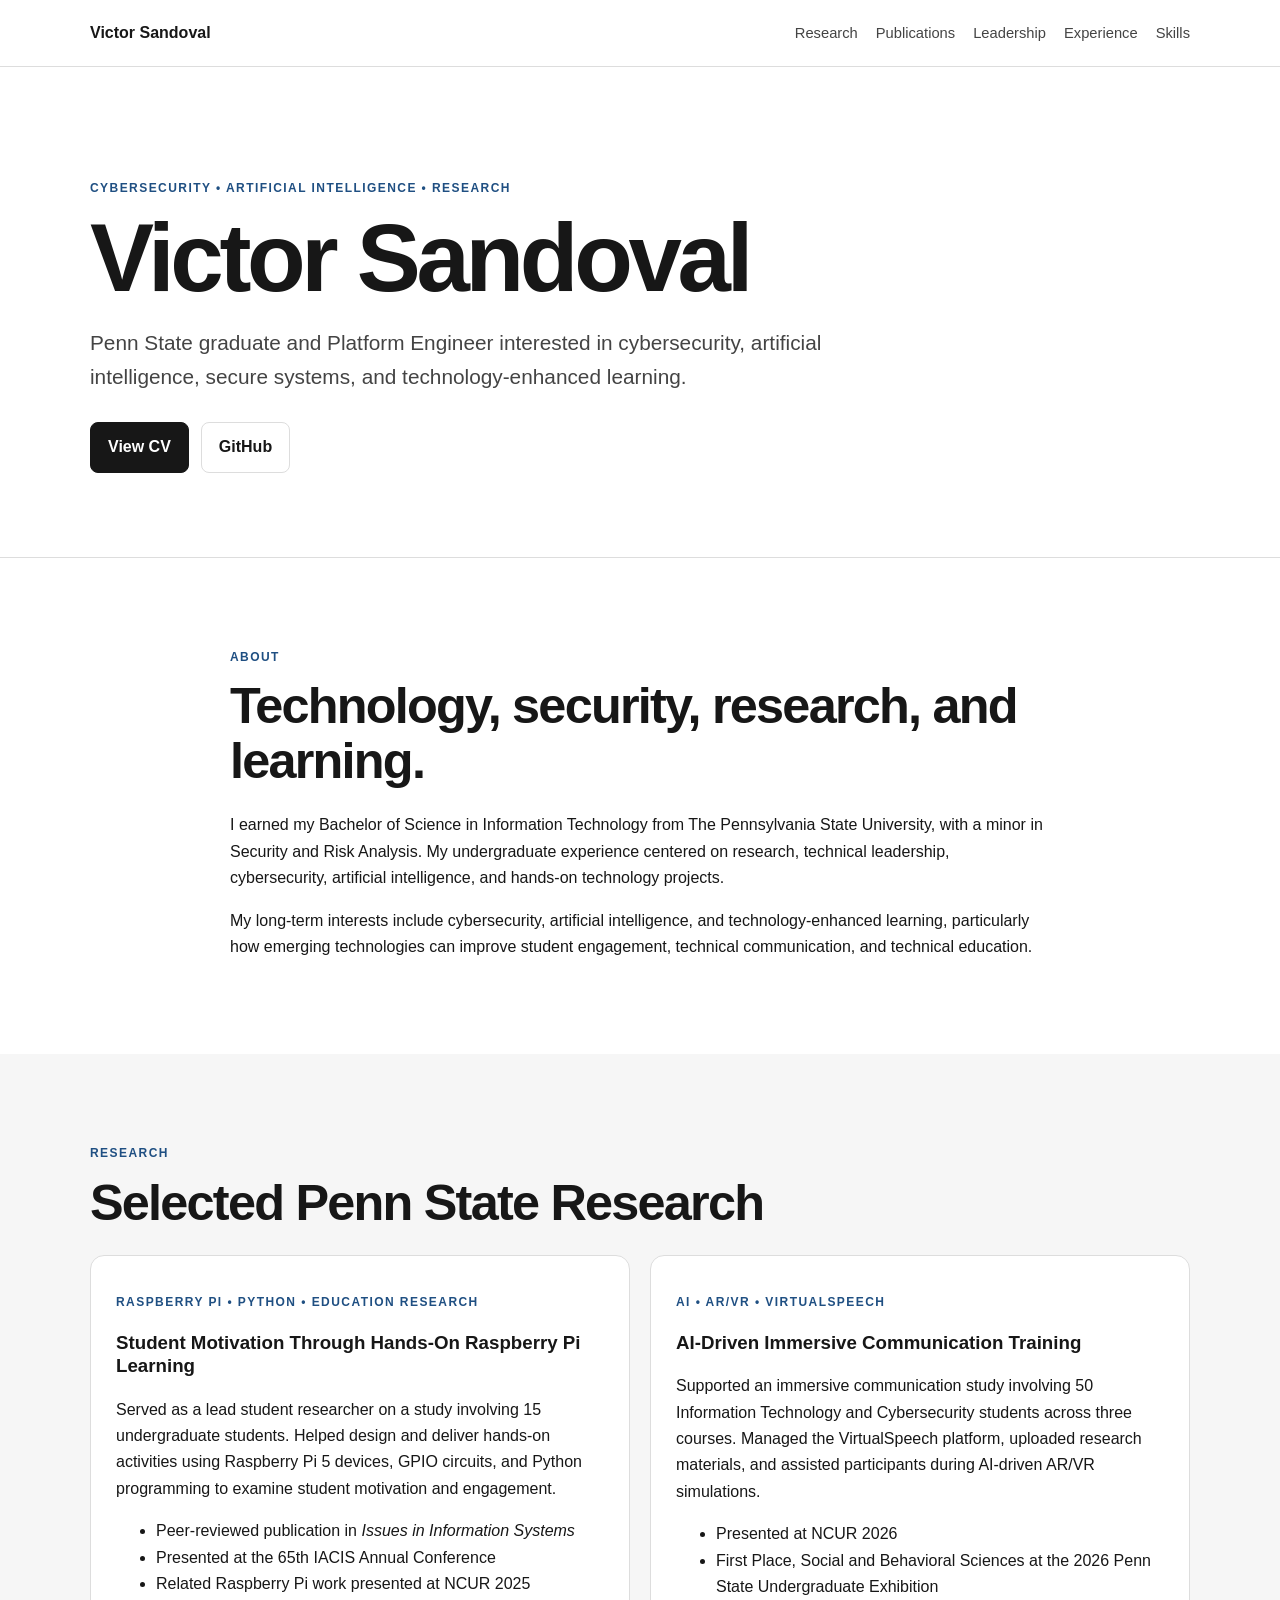
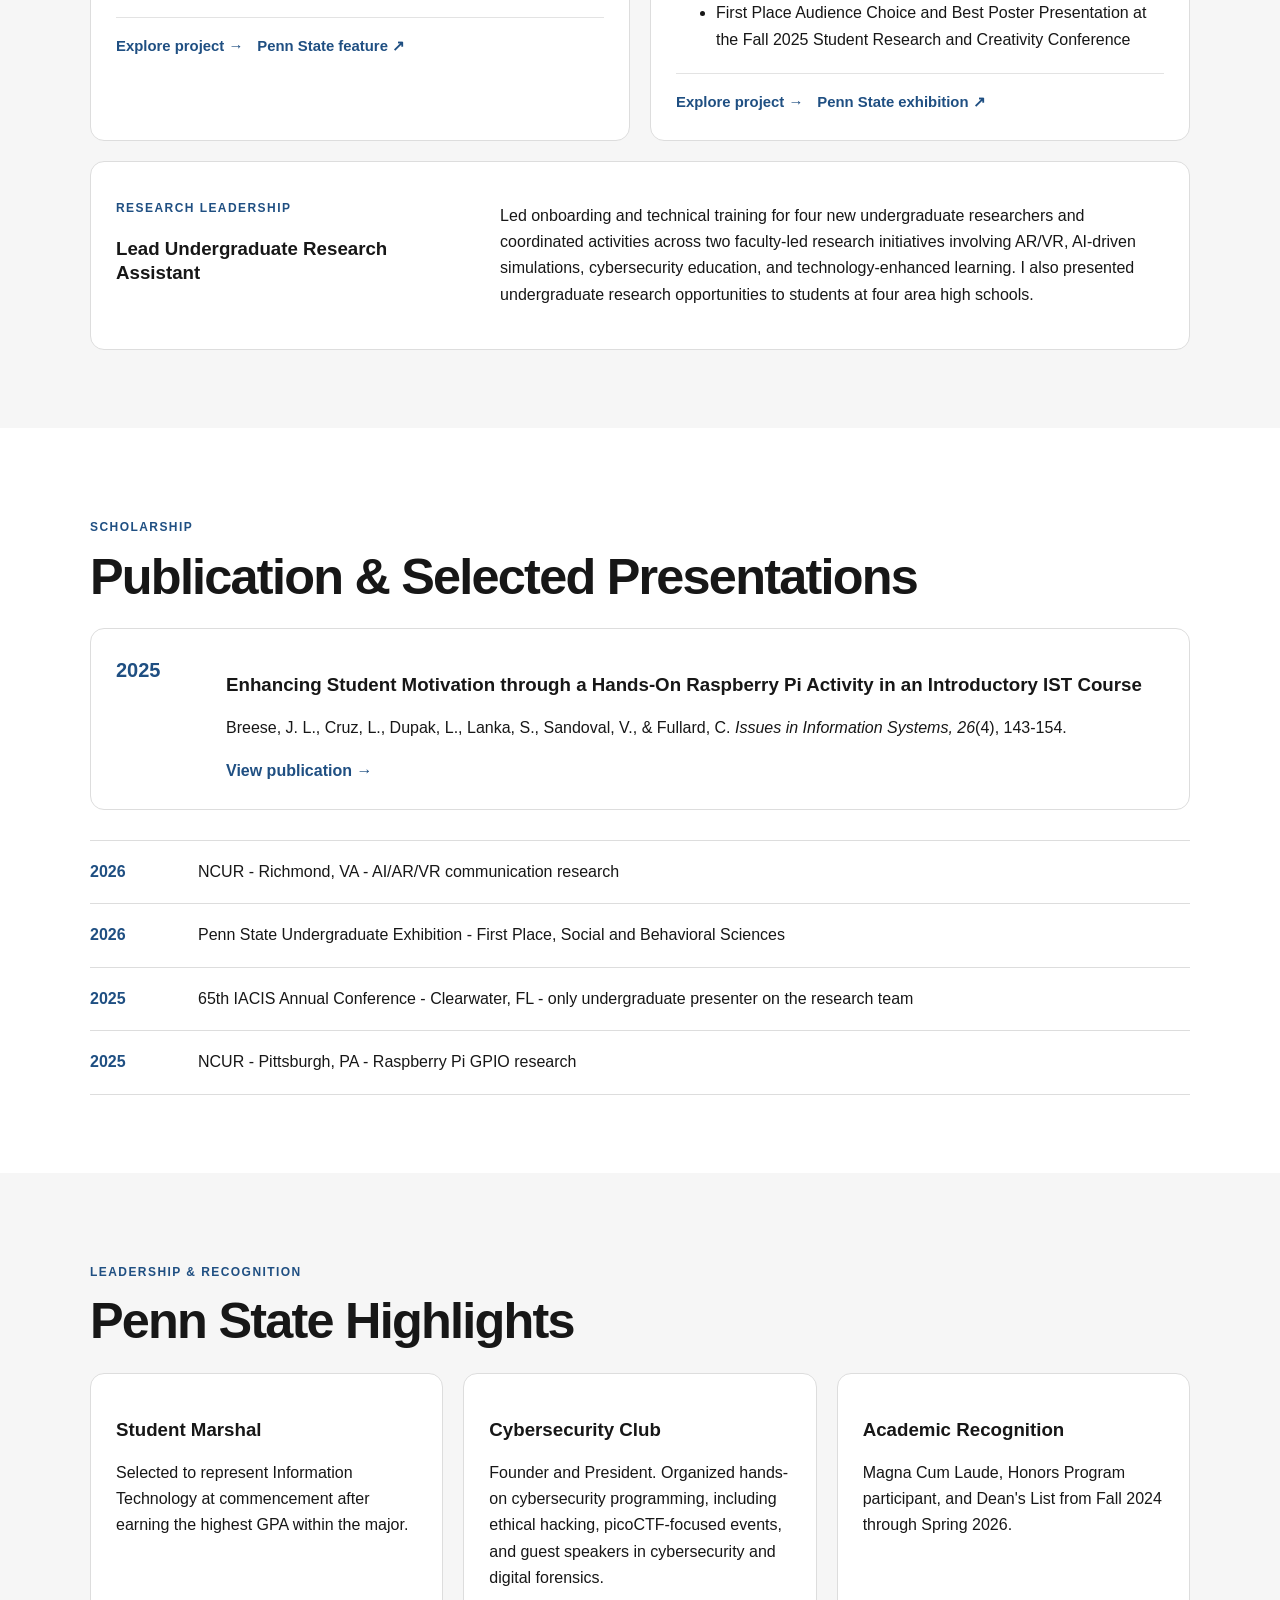
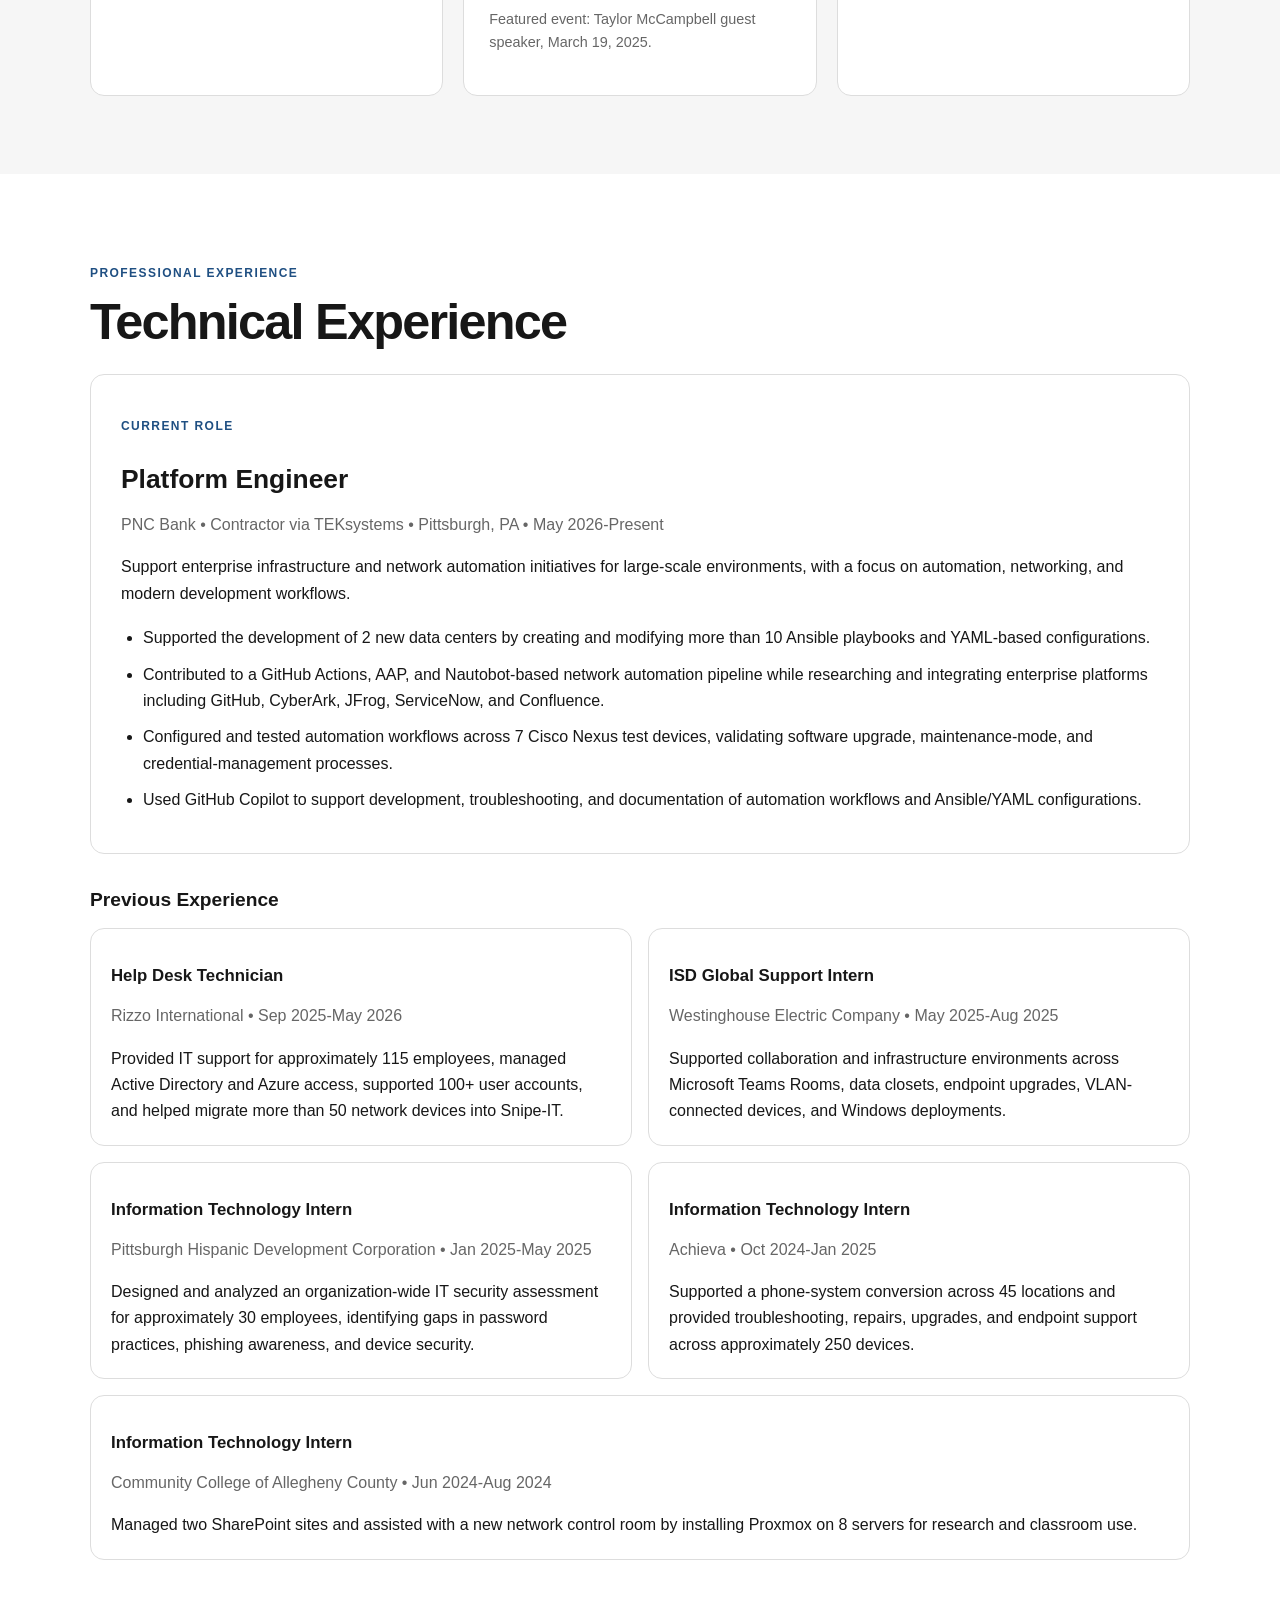
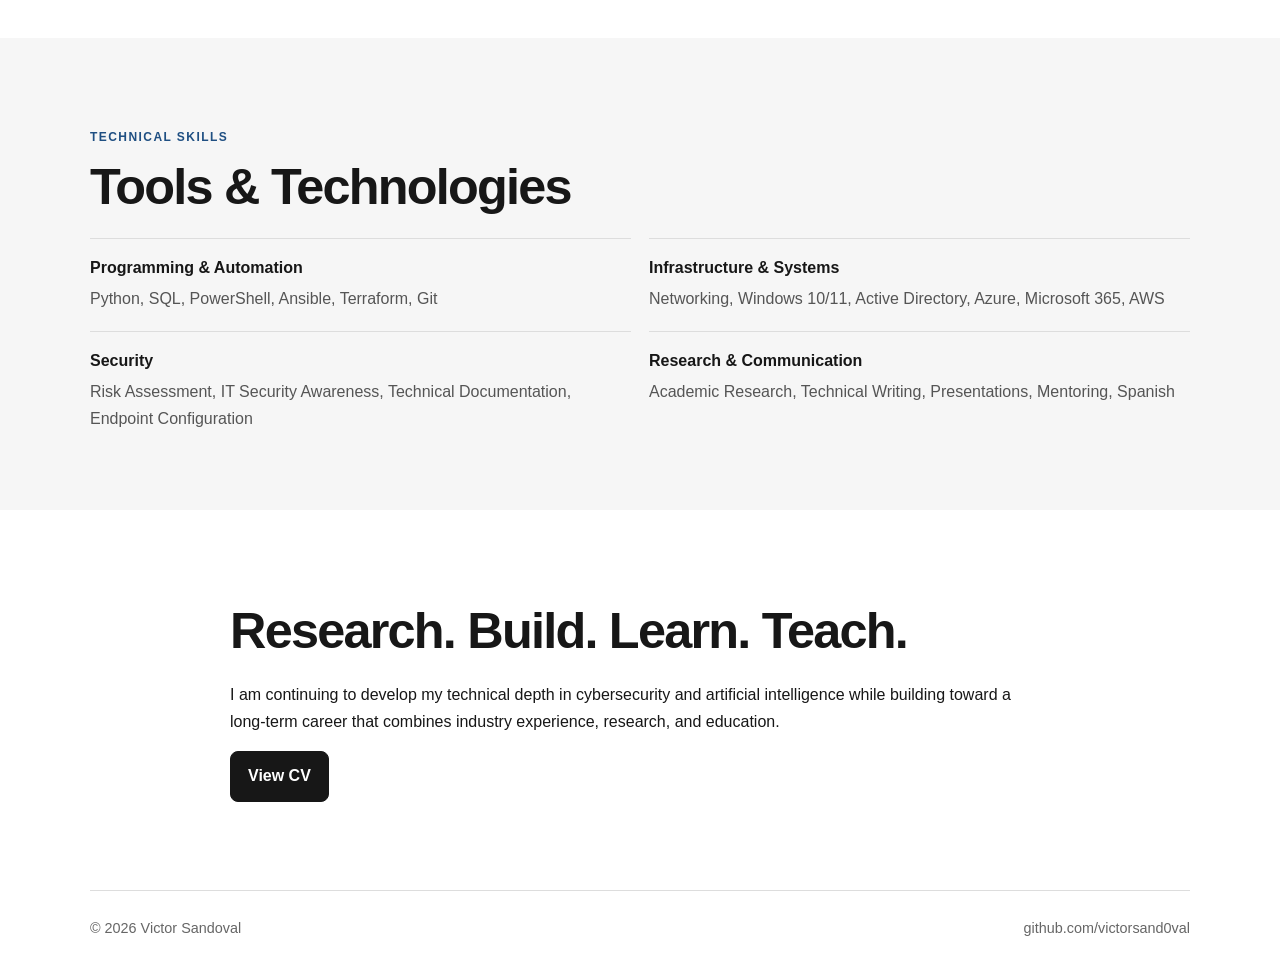
==== commit d6d5040f: "Add Cybersecurity Club event showcase slot" ====
--- a/index.html
+++ b/index.html
@@ -17,7 +17,7 @@
 <article class="card"><p class="tag">AI • AR/VR • VirtualSpeech</p><h3>AI-Driven Immersive Communication Training</h3><p>Supported an immersive communication study involving 50 Information Technology and Cybersecurity students across three courses. Managed the VirtualSpeech platform, uploaded research materials, and assisted participants during AI-driven AR/VR simulations.</p><ul><li>Presented at NCUR 2026</li><li>First Place, Social and Behavioral Sciences at the 2026 Penn State Undergraduate Exhibition</li><li>First Place Audience Choice and Best Poster Presentation at the Fall 2025 Student Research and Creativity Conference</li></ul><div class="card-actions"><a class="text-link" href="ar-vr-research.html">Explore project →</a><a class="text-link" href="https://urfm.psu.edu/research/undergraduate-exhibition/exhibition/2026/exhibit/enhancing-information-technology-and-1" target="_blank">Penn State exhibition ↗</a></div></article>
 </div><article class="feature"><div><p class="tag">Research Leadership</p><h3>Lead Undergraduate Research Assistant</h3></div><p>Led onboarding and technical training for four new undergraduate researchers and coordinated activities across two faculty-led research initiatives involving AR/VR, AI-driven simulations, cybersecurity education, and technology-enhanced learning. I also presented undergraduate research opportunities to students at four area high schools.</p></article></div></section>
 <section id="publications"><div class="wrap"><p class="kicker">Scholarship</p><h2>Publication & Selected Presentations</h2><article class="pub"><span>2025</span><div><h3>Enhancing Student Motivation through a Hands-On Raspberry Pi Activity in an Introductory IST Course</h3><p>Breese, J. L., Cruz, L., Dupak, L., Lanka, S., Sandoval, V., & Fullard, C. <em>Issues in Information Systems, 26</em>(4), 143-154.</p><a href="https://doi.org/10.48009/4_iis_2025_113" target="_blank">View publication →</a></div></article><div class="timeline"><div><b>2026</b><span>NCUR - Richmond, VA - AI/AR/VR communication research</span></div><div><b>2026</b><span>Penn State Undergraduate Exhibition - First Place, Social and Behavioral Sciences</span></div><div><b>2025</b><span>65th IACIS Annual Conference - Clearwater, FL - only undergraduate presenter on the research team</span></div><div><b>2025</b><span>NCUR - Pittsburgh, PA - Raspberry Pi GPIO research</span></div></div></div></section>
-<section id="leadership" class="alt"><div class="wrap"><p class="kicker">Leadership & Recognition</p><h2>Penn State Highlights</h2><div class="grid three"><article class="card"><h3>Student Marshal</h3><p>Selected to represent Information Technology at commencement after earning the highest GPA within the major.</p></article><article class="card"><h3>Cybersecurity Club</h3><p>Founder and President. Organized hands-on cybersecurity programming, including ethical hacking, picoCTF-focused events, and guest speakers in cybersecurity and digital forensics.</p><p class="muted small-copy">Featured event: Taylor McCampbell guest speaker, March 19, 2025.</p></article><article class="card"><h3>Academic Recognition</h3><p>Magna Cum Laude, Honors Program participant, and Dean's List from Fall 2024 through Spring 2026.</p></article></div></div></section>
+<section id="leadership" class="alt"><div class="wrap"><p class="kicker">Leadership & Recognition</p><h2>Penn State Highlights</h2><div class="grid three"><article class="card"><h3>Student Marshal</h3><p>Selected to represent Information Technology at commencement after earning the highest GPA within the major.</p></article><article class="card leadership-feature"><img class="leadership-image" src="assets/images/cyber-club-guest-speaker.jpg" alt="Cybersecurity Club guest speaker event poster" onerror="this.style.display='none'"><h3>Cybersecurity Club</h3><p>Founder and President. Organized hands-on cybersecurity programming, including ethical hacking, picoCTF-focused events, and guest speakers in cybersecurity and digital forensics.</p><p class="muted small-copy">Featured event: Taylor McCampbell guest speaker, March 19, 2025.</p></article><article class="card"><h3>Academic Recognition</h3><p>Magna Cum Laude, Honors Program participant, and Dean's List from Fall 2024 through Spring 2026.</p></article></div></div></section>
 <section id="experience"><div class="wrap"><p class="kicker">Professional Experience</p><h2>Technical Experience</h2>
 
 <article class="experience-main">
--- a/styles.css
+++ b/styles.css
@@ -1 +1,3 @@
-*{box-sizing:border-box}html{scroll-behavior:smooth}body{margin:0;font-family:Inter,-apple-system,BlinkMacSystemFont,"Segoe UI",sans-serif;color:#171717;line-height:1.65}a{color:inherit}.wrap{width:min(1100px,calc(100% - 40px));margin:auto}.narrow{max-width:820px}header{position:sticky;top:0;z-index:10;background:rgba(255,255,255,.96);border-bottom:1px solid #ddd}.nav{min-height:66px;display:flex;align-items:center;justify-content:space-between;gap:24px}.brand{font-weight:800;text-decoration:none}nav{display:flex;gap:18px}nav a{text-decoration:none;color:#444;font-size:.92rem}.hero{padding:100px 0 84px;border-bottom:1px solid #ddd}.eyebrow,.kicker,.tag{text-transform:uppercase;letter-spacing:.12em;font-weight:800;font-size:.75rem;color:#1f4f82}h1{font-size:clamp(3rem,8vw,6rem);line-height:.98;letter-spacing:-.045em;margin:8px 0 18px}h2{font-size:clamp(2rem,4vw,3.15rem);line-height:1.08;letter-spacing:-.035em;margin:6px 0 24px}h3{line-height:1.25}.lead{font-size:1.3rem;color:#444;max-width:760px}.actions{display:flex;gap:12px;margin-top:28px}.btn{display:inline-block;border:1px solid #ddd;padding:11px 17px;border-radius:8px;text-decoration:none;font-weight:700}.dark{background:#171717;color:white;border-color:#171717}section{padding:78px 0}.alt{background:#f6f6f6}.grid{display:grid;gap:20px}.two{grid-template-columns:repeat(2,1fr)}.three{grid-template-columns:repeat(3,1fr)}.card,.feature,.pub,.experience,.experience-main,.experience-small{background:white;border:1px solid #ddd;border-radius:14px;padding:25px}.feature{margin-top:20px;display:grid;grid-template-columns:.8fr 1.5fr;gap:30px}.pub{display:grid;grid-template-columns:90px 1fr;gap:20px}.pub>span{font-weight:800;color:#1f4f82;font-size:1.25rem}.pub a{color:#1f4f82;text-decoration:none;font-weight:700}.timeline{margin-top:30px;border-top:1px solid #ddd}.timeline>div{display:grid;grid-template-columns:90px 1fr;gap:18px;padding:18px 0;border-bottom:1px solid #ddd}.timeline b{color:#1f4f82}.muted{color:#666}.skills{display:grid;grid-template-columns:repeat(2,1fr);gap:18px}.skills div{border-top:1px solid #ddd;padding-top:16px}.skills strong,.skills span{display:block}.skills span{color:#555;margin-top:5px}.closing{padding:88px 0}.foot{padding:26px 0;border-top:1px solid #ddd;display:flex;justify-content:space-between;color:#666;font-size:.9rem}.foot a{text-decoration:none}@media(max-width:760px){nav{display:none}.two,.three,.feature,.pub,.skills,.timeline>div,.experience-grid{grid-template-columns:1fr}.experience-grid .experience-small:last-child{grid-column:auto}.hero{padding:72px 0 60px}section{padding:60px 0}.foot{flex-direction:column;gap:8px}}.experience-main{margin-top:8px;padding:30px}.experience-main h3{font-size:1.65rem;margin-bottom:6px}.experience-main ul{margin:18px 0 0;padding-left:22px}.experience-main li{margin-bottom:10px}.previous-title{margin:34px 0 16px;font-size:1.2rem}.experience-grid{display:grid;grid-template-columns:repeat(2,minmax(0,1fr));gap:16px}.experience-small{padding:20px}.experience-small h3{font-size:1.05rem;margin-bottom:6px}.experience-small p{margin-bottom:0}.experience-grid .experience-small:last-child{grid-column:1/-1}@media(max-width:760px){.experience-grid{grid-template-columns:1fr}.experience-grid .experience-small:last-child{grid-column:auto}}+*{box-sizing:border-box}html{scroll-behavior:smooth}body{margin:0;font-family:Inter,-apple-system,BlinkMacSystemFont,"Segoe UI",sans-serif;color:#171717;line-height:1.65}a{color:inherit}.wrap{width:min(1100px,calc(100% - 40px));margin:auto}.narrow{max-width:820px}header{position:sticky;top:0;z-index:10;background:rgba(255,255,255,.96);border-bottom:1px solid #ddd}.nav{min-height:66px;display:flex;align-items:center;justify-content:space-between;gap:24px}.brand{font-weight:800;text-decoration:none}nav{display:flex;gap:18px}nav a{text-decoration:none;color:#444;font-size:.92rem}.hero{padding:100px 0 84px;border-bottom:1px solid #ddd}.eyebrow,.kicker,.tag{text-transform:uppercase;letter-spacing:.12em;font-weight:800;font-size:.75rem;color:#1f4f82}h1{font-size:clamp(3rem,8vw,6rem);line-height:.98;letter-spacing:-.045em;margin:8px 0 18px}h2{font-size:clamp(2rem,4vw,3.15rem);line-height:1.08;letter-spacing:-.035em;margin:6px 0 24px}h3{line-height:1.25}.lead{font-size:1.3rem;color:#444;max-width:760px}.actions{display:flex;gap:12px;margin-top:28px}.btn{display:inline-block;border:1px solid #ddd;padding:11px 17px;border-radius:8px;text-decoration:none;font-weight:700}.dark{background:#171717;color:white;border-color:#171717}section{padding:78px 0}.alt{background:#f6f6f6}.grid{display:grid;gap:20px}.two{grid-template-columns:repeat(2,1fr)}.three{grid-template-columns:repeat(3,1fr)}.card,.feature,.pub,.experience,.experience-main,.experience-small{background:white;border:1px solid #ddd;border-radius:14px;padding:25px}.feature{margin-top:20px;display:grid;grid-template-columns:.8fr 1.5fr;gap:30px}.pub{display:grid;grid-template-columns:90px 1fr;gap:20px}.pub>span{font-weight:800;color:#1f4f82;font-size:1.25rem}.pub a{color:#1f4f82;text-decoration:none;font-weight:700}.timeline{margin-top:30px;border-top:1px solid #ddd}.timeline>div{display:grid;grid-template-columns:90px 1fr;gap:18px;padding:18px 0;border-bottom:1px solid #ddd}.timeline b{color:#1f4f82}.muted{color:#666}.skills{display:grid;grid-template-columns:repeat(2,1fr);gap:18px}.skills div{border-top:1px solid #ddd;padding-top:16px}.skills strong,.skills span{display:block}.skills span{color:#555;margin-top:5px}.closing{padding:88px 0}.foot{padding:26px 0;border-top:1px solid #ddd;display:flex;justify-content:space-between;color:#666;font-size:.9rem}.foot a{text-decoration:none}@media(max-width:760px){nav{display:none}.two,.three,.feature,.pub,.skills,.timeline>div,.experience-grid{grid-template-columns:1fr}.experience-grid .experience-small:last-child{grid-column:auto}.hero{padding:72px 0 60px}section{padding:60px 0}.foot{flex-direction:column;gap:8px}}.experience-main{margin-top:8px;padding:30px}.experience-main h3{font-size:1.65rem;margin-bottom:6px}.experience-main ul{margin:18px 0 0;padding-left:22px}.experience-main li{margin-bottom:10px}.previous-title{margin:34px 0 16px;font-size:1.2rem}.experience-grid{display:grid;grid-template-columns:repeat(2,minmax(0,1fr));gap:16px}.experience-small{padding:20px}.experience-small h3{font-size:1.05rem;margin-bottom:6px}.experience-small p{margin-bottom:0}.experience-grid .experience-small:last-child{grid-column:1/-1}@media(max-width:760px){.experience-grid{grid-template-columns:1fr}.experience-grid .experience-small:last-child{grid-column:auto}}
+.card-actions{display:flex;gap:14px;flex-wrap:wrap;margin-top:20px;padding-top:16px;border-top:1px solid #e3e3e3}.text-link{color:#1f4f82;text-decoration:none;font-weight:750;font-size:.93rem}.text-link:hover{text-decoration:underline}.small-copy{font-size:.9rem}.project-hero{padding:92px 0 72px;border-bottom:1px solid #ddd}.project-title{font-size:clamp(2.8rem,7vw,5.4rem)}.project-facts{display:grid;grid-template-columns:repeat(4,minmax(0,1fr));gap:16px}.project-facts>div{border-top:3px solid #1f4f82;padding:18px 4px 6px}.project-facts strong,.project-facts span{display:block}.project-facts strong{font-size:1.8rem;line-height:1.1}.project-facts span{color:#666;margin-top:6px}.project-columns{display:grid;grid-template-columns:1.45fr .85fr;gap:30px;align-items:start}.callout{background:white;border:1px solid #ddd;border-radius:14px;padding:24px}.callout h3{margin-top:0}.lead-small{font-size:1.12rem;color:#444;max-width:850px}
+@media(max-width:760px){.project-facts{grid-template-columns:repeat(2,1fr)}.project-columns{grid-template-columns:1fr}.card-actions{flex-direction:column;gap:8px}}
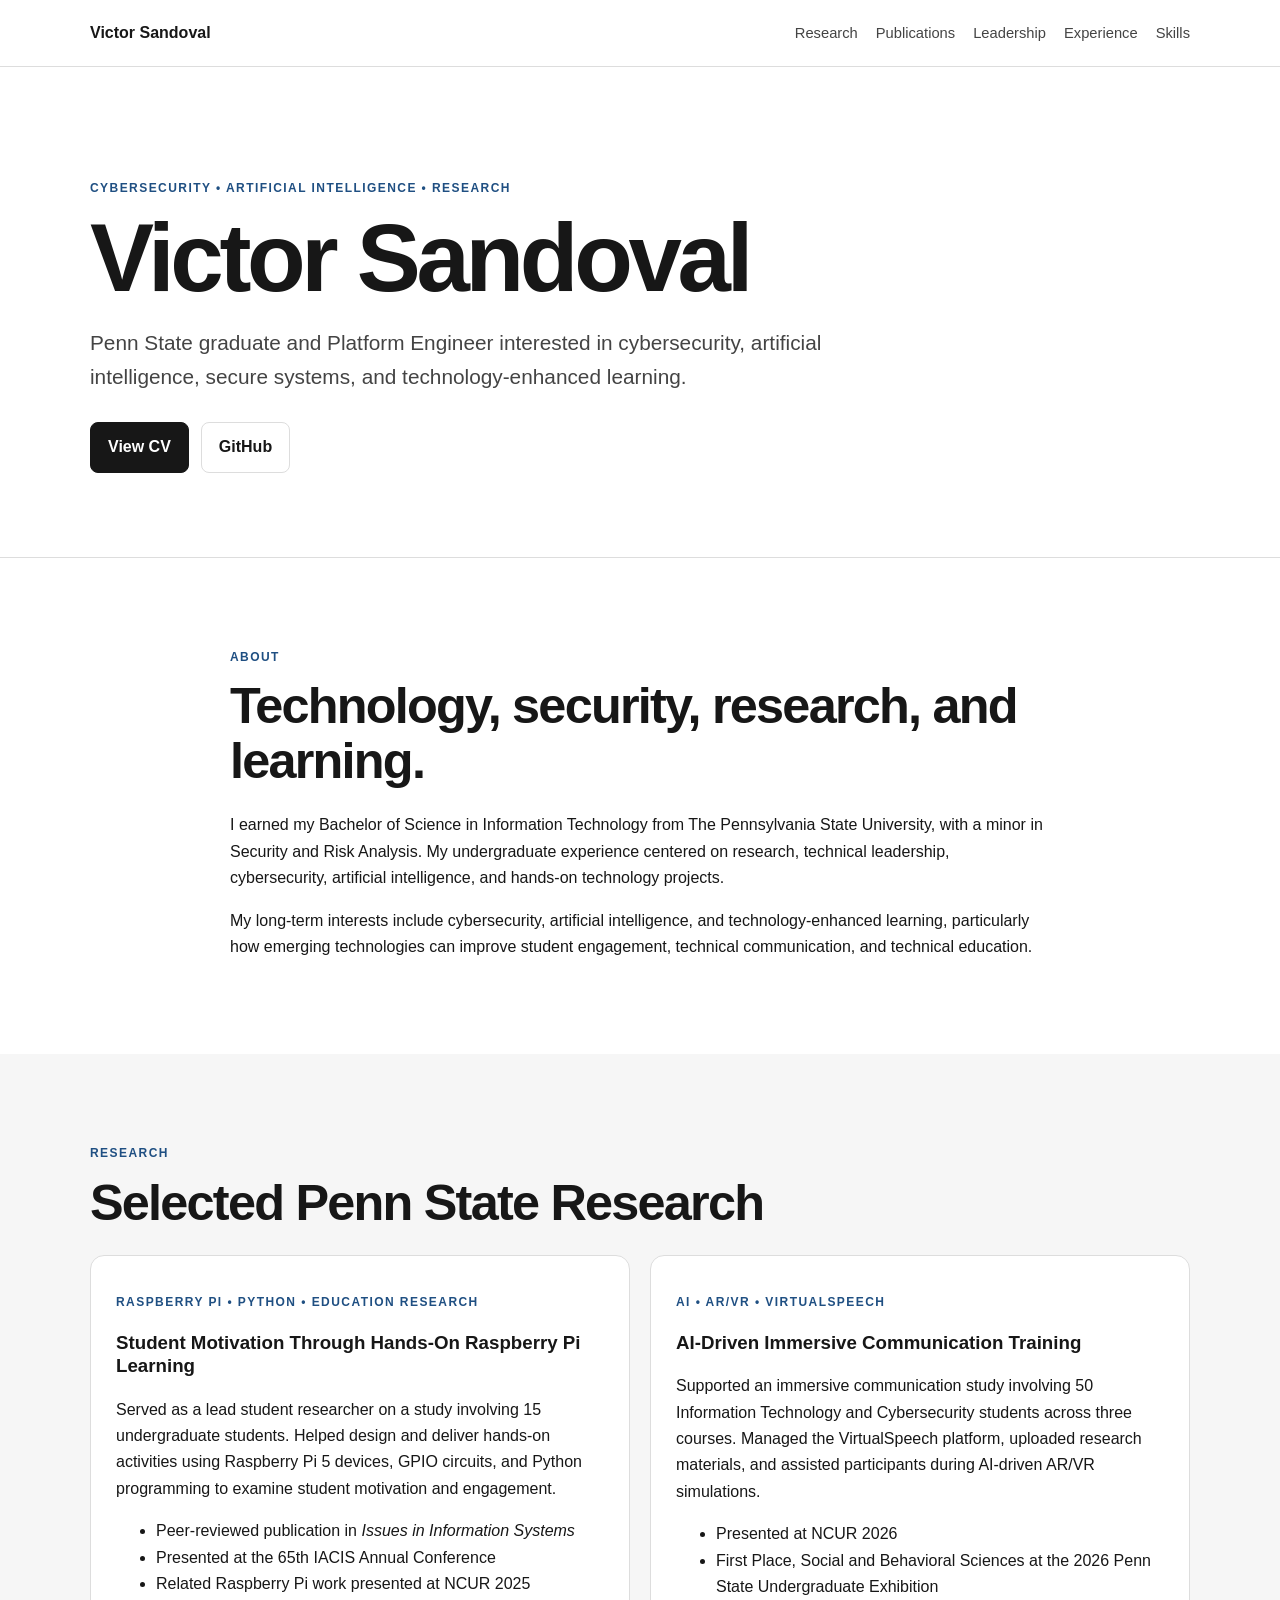
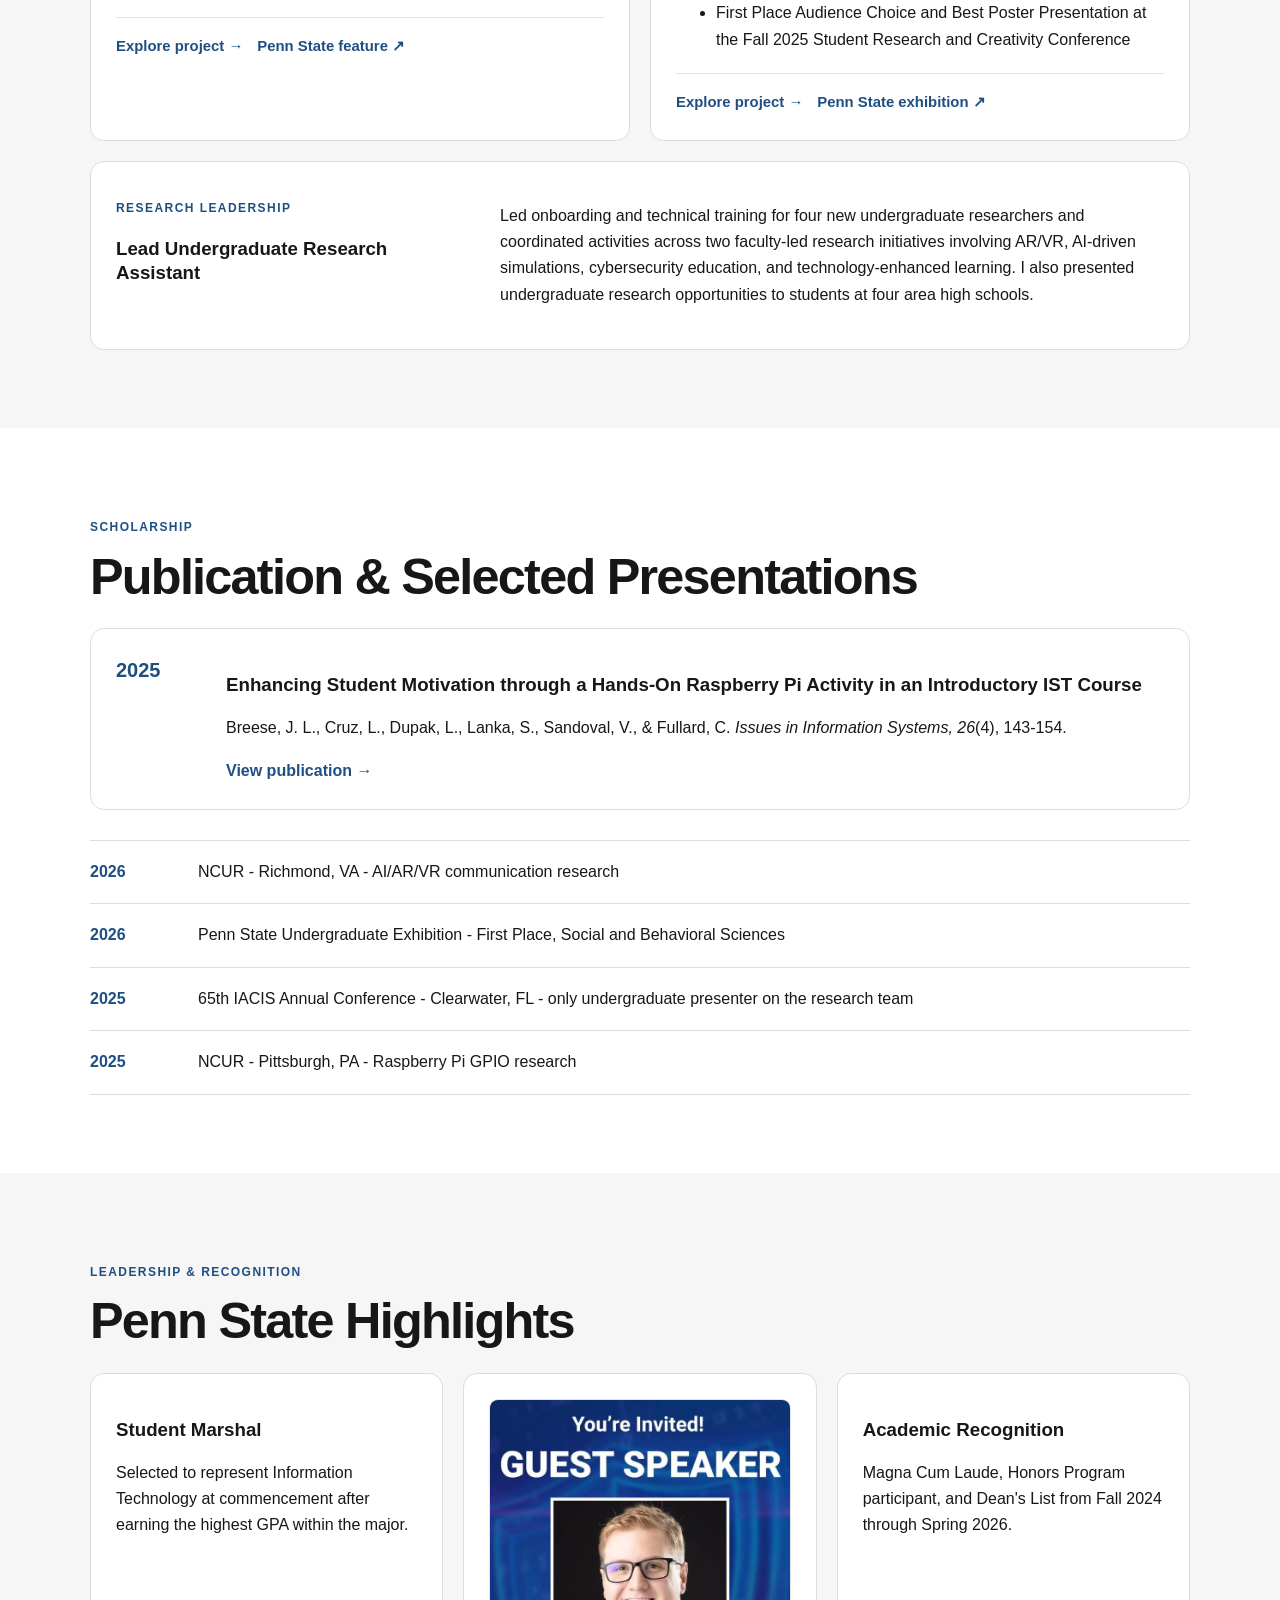
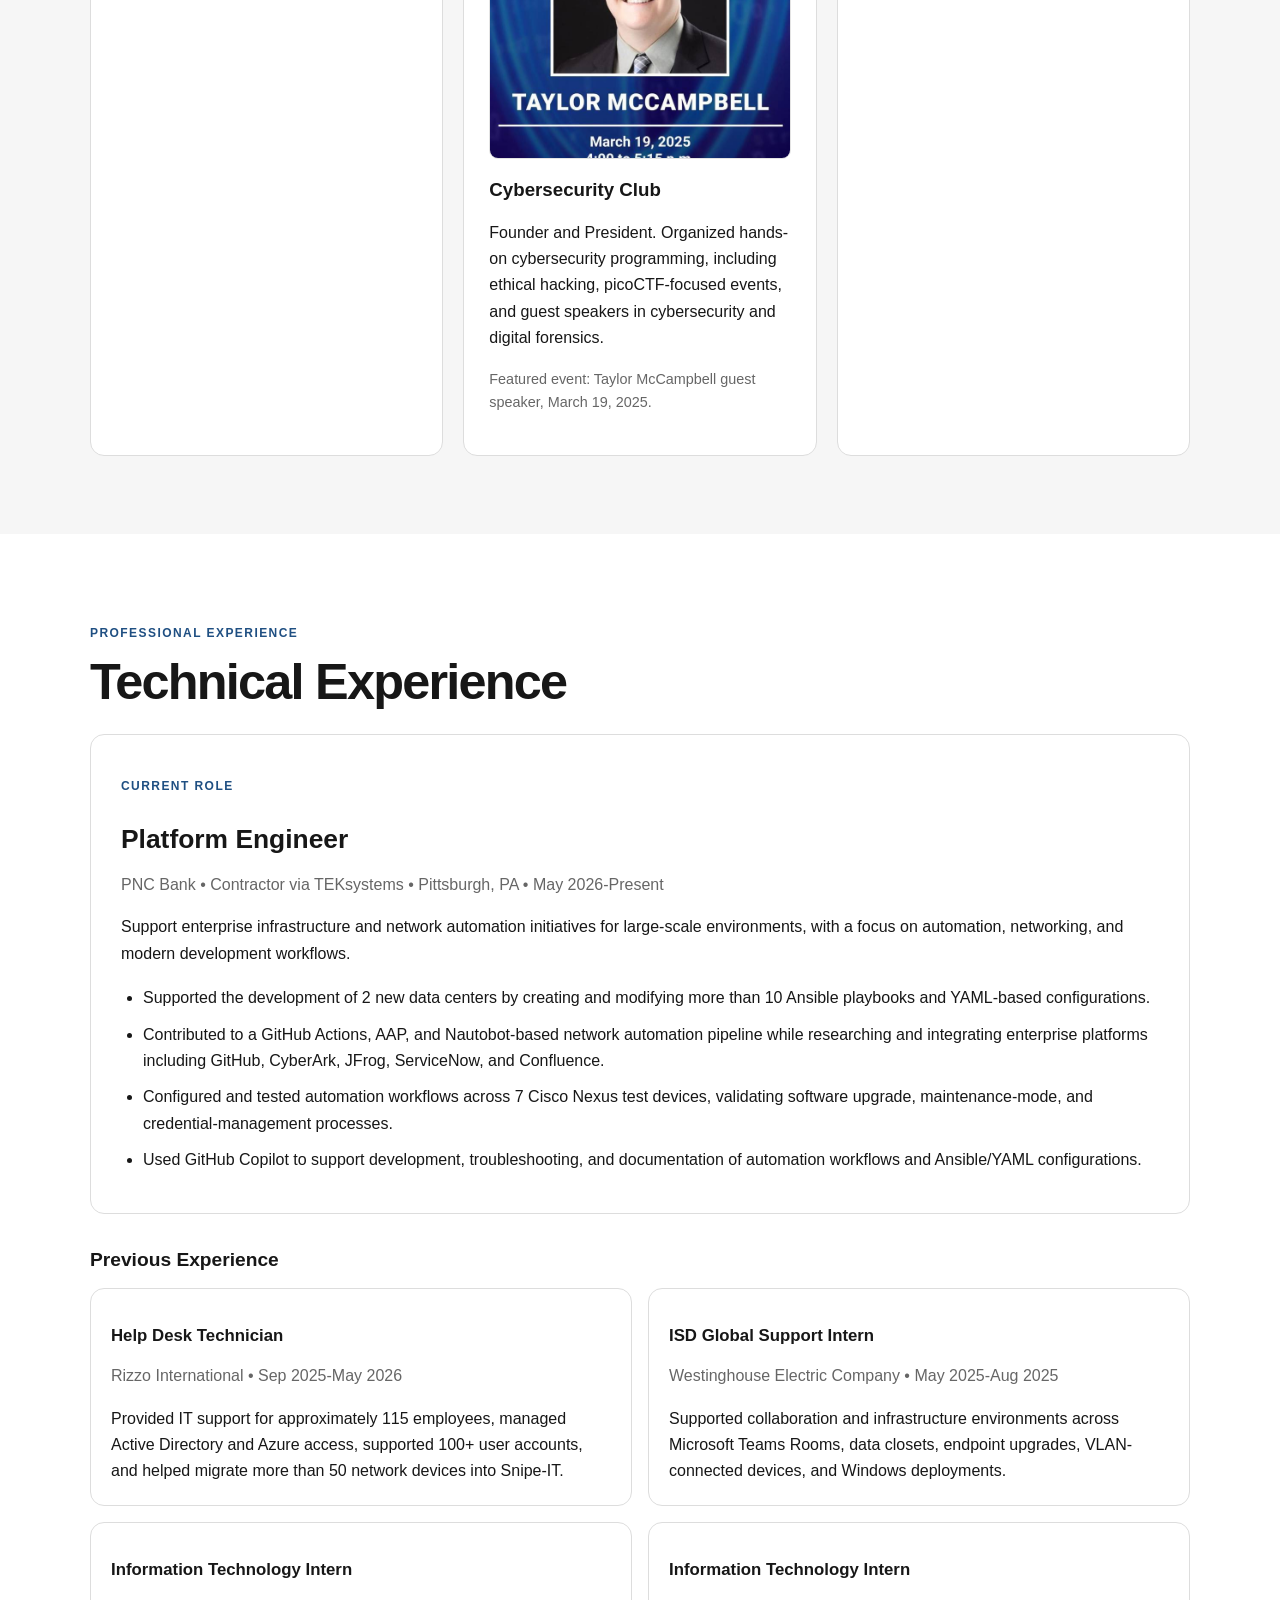
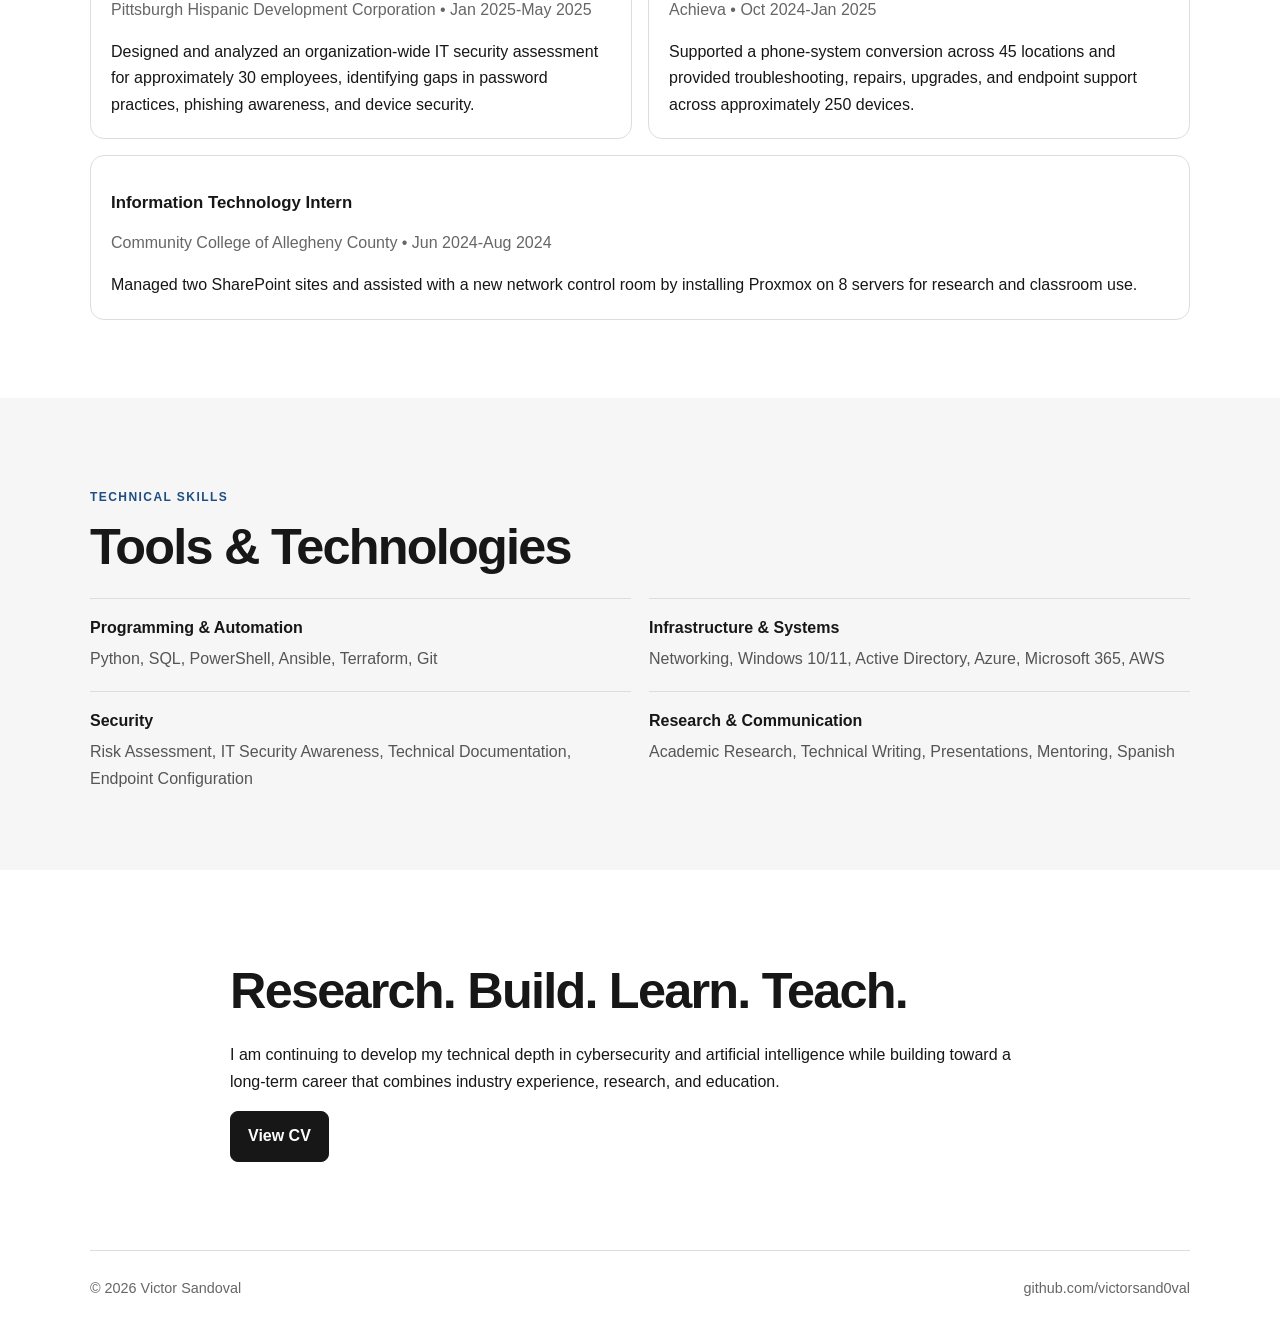
==== commit 463e7cc2: "Fix Cybersecurity Club image path" ====
--- a/index.html
+++ b/index.html
@@ -17,7 +17,7 @@
 <article class="card"><p class="tag">AI • AR/VR • VirtualSpeech</p><h3>AI-Driven Immersive Communication Training</h3><p>Supported an immersive communication study involving 50 Information Technology and Cybersecurity students across three courses. Managed the VirtualSpeech platform, uploaded research materials, and assisted participants during AI-driven AR/VR simulations.</p><ul><li>Presented at NCUR 2026</li><li>First Place, Social and Behavioral Sciences at the 2026 Penn State Undergraduate Exhibition</li><li>First Place Audience Choice and Best Poster Presentation at the Fall 2025 Student Research and Creativity Conference</li></ul><div class="card-actions"><a class="text-link" href="ar-vr-research.html">Explore project →</a><a class="text-link" href="https://urfm.psu.edu/research/undergraduate-exhibition/exhibition/2026/exhibit/enhancing-information-technology-and-1" target="_blank">Penn State exhibition ↗</a></div></article>
 </div><article class="feature"><div><p class="tag">Research Leadership</p><h3>Lead Undergraduate Research Assistant</h3></div><p>Led onboarding and technical training for four new undergraduate researchers and coordinated activities across two faculty-led research initiatives involving AR/VR, AI-driven simulations, cybersecurity education, and technology-enhanced learning. I also presented undergraduate research opportunities to students at four area high schools.</p></article></div></section>
 <section id="publications"><div class="wrap"><p class="kicker">Scholarship</p><h2>Publication & Selected Presentations</h2><article class="pub"><span>2025</span><div><h3>Enhancing Student Motivation through a Hands-On Raspberry Pi Activity in an Introductory IST Course</h3><p>Breese, J. L., Cruz, L., Dupak, L., Lanka, S., Sandoval, V., & Fullard, C. <em>Issues in Information Systems, 26</em>(4), 143-154.</p><a href="https://doi.org/10.48009/4_iis_2025_113" target="_blank">View publication →</a></div></article><div class="timeline"><div><b>2026</b><span>NCUR - Richmond, VA - AI/AR/VR communication research</span></div><div><b>2026</b><span>Penn State Undergraduate Exhibition - First Place, Social and Behavioral Sciences</span></div><div><b>2025</b><span>65th IACIS Annual Conference - Clearwater, FL - only undergraduate presenter on the research team</span></div><div><b>2025</b><span>NCUR - Pittsburgh, PA - Raspberry Pi GPIO research</span></div></div></div></section>
-<section id="leadership" class="alt"><div class="wrap"><p class="kicker">Leadership & Recognition</p><h2>Penn State Highlights</h2><div class="grid three"><article class="card"><h3>Student Marshal</h3><p>Selected to represent Information Technology at commencement after earning the highest GPA within the major.</p></article><article class="card leadership-feature"><img class="leadership-image" src="assets/images/cyber-club-guest-speaker.jpg" alt="Cybersecurity Club guest speaker event poster" onerror="this.style.display='none'"><h3>Cybersecurity Club</h3><p>Founder and President. Organized hands-on cybersecurity programming, including ethical hacking, picoCTF-focused events, and guest speakers in cybersecurity and digital forensics.</p><p class="muted small-copy">Featured event: Taylor McCampbell guest speaker, March 19, 2025.</p></article><article class="card"><h3>Academic Recognition</h3><p>Magna Cum Laude, Honors Program participant, and Dean's List from Fall 2024 through Spring 2026.</p></article></div></div></section>
+<section id="leadership" class="alt"><div class="wrap"><p class="kicker">Leadership & Recognition</p><h2>Penn State Highlights</h2><div class="grid three"><article class="card"><h3>Student Marshal</h3><p>Selected to represent Information Technology at commencement after earning the highest GPA within the major.</p></article><article class="card leadership-feature"><img class="leadership-image" src="assets/images/cyber-club-speaker-web.jpg" alt="Cybersecurity Club guest speaker event poster" onerror="this.style.display='none'"><h3>Cybersecurity Club</h3><p>Founder and President. Organized hands-on cybersecurity programming, including ethical hacking, picoCTF-focused events, and guest speakers in cybersecurity and digital forensics.</p><p class="muted small-copy">Featured event: Taylor McCampbell guest speaker, March 19, 2025.</p></article><article class="card"><h3>Academic Recognition</h3><p>Magna Cum Laude, Honors Program participant, and Dean's List from Fall 2024 through Spring 2026.</p></article></div></div></section>
 <section id="experience"><div class="wrap"><p class="kicker">Professional Experience</p><h2>Technical Experience</h2>
 
 <article class="experience-main">
--- a/styles.css
+++ b/styles.css
@@ -1,3 +1,5 @@
 *{box-sizing:border-box}html{scroll-behavior:smooth}body{margin:0;font-family:Inter,-apple-system,BlinkMacSystemFont,"Segoe UI",sans-serif;color:#171717;line-height:1.65}a{color:inherit}.wrap{width:min(1100px,calc(100% - 40px));margin:auto}.narrow{max-width:820px}header{position:sticky;top:0;z-index:10;background:rgba(255,255,255,.96);border-bottom:1px solid #ddd}.nav{min-height:66px;display:flex;align-items:center;justify-content:space-between;gap:24px}.brand{font-weight:800;text-decoration:none}nav{display:flex;gap:18px}nav a{text-decoration:none;color:#444;font-size:.92rem}.hero{padding:100px 0 84px;border-bottom:1px solid #ddd}.eyebrow,.kicker,.tag{text-transform:uppercase;letter-spacing:.12em;font-weight:800;font-size:.75rem;color:#1f4f82}h1{font-size:clamp(3rem,8vw,6rem);line-height:.98;letter-spacing:-.045em;margin:8px 0 18px}h2{font-size:clamp(2rem,4vw,3.15rem);line-height:1.08;letter-spacing:-.035em;margin:6px 0 24px}h3{line-height:1.25}.lead{font-size:1.3rem;color:#444;max-width:760px}.actions{display:flex;gap:12px;margin-top:28px}.btn{display:inline-block;border:1px solid #ddd;padding:11px 17px;border-radius:8px;text-decoration:none;font-weight:700}.dark{background:#171717;color:white;border-color:#171717}section{padding:78px 0}.alt{background:#f6f6f6}.grid{display:grid;gap:20px}.two{grid-template-columns:repeat(2,1fr)}.three{grid-template-columns:repeat(3,1fr)}.card,.feature,.pub,.experience,.experience-main,.experience-small{background:white;border:1px solid #ddd;border-radius:14px;padding:25px}.feature{margin-top:20px;display:grid;grid-template-columns:.8fr 1.5fr;gap:30px}.pub{display:grid;grid-template-columns:90px 1fr;gap:20px}.pub>span{font-weight:800;color:#1f4f82;font-size:1.25rem}.pub a{color:#1f4f82;text-decoration:none;font-weight:700}.timeline{margin-top:30px;border-top:1px solid #ddd}.timeline>div{display:grid;grid-template-columns:90px 1fr;gap:18px;padding:18px 0;border-bottom:1px solid #ddd}.timeline b{color:#1f4f82}.muted{color:#666}.skills{display:grid;grid-template-columns:repeat(2,1fr);gap:18px}.skills div{border-top:1px solid #ddd;padding-top:16px}.skills strong,.skills span{display:block}.skills span{color:#555;margin-top:5px}.closing{padding:88px 0}.foot{padding:26px 0;border-top:1px solid #ddd;display:flex;justify-content:space-between;color:#666;font-size:.9rem}.foot a{text-decoration:none}@media(max-width:760px){nav{display:none}.two,.three,.feature,.pub,.skills,.timeline>div,.experience-grid{grid-template-columns:1fr}.experience-grid .experience-small:last-child{grid-column:auto}.hero{padding:72px 0 60px}section{padding:60px 0}.foot{flex-direction:column;gap:8px}}.experience-main{margin-top:8px;padding:30px}.experience-main h3{font-size:1.65rem;margin-bottom:6px}.experience-main ul{margin:18px 0 0;padding-left:22px}.experience-main li{margin-bottom:10px}.previous-title{margin:34px 0 16px;font-size:1.2rem}.experience-grid{display:grid;grid-template-columns:repeat(2,minmax(0,1fr));gap:16px}.experience-small{padding:20px}.experience-small h3{font-size:1.05rem;margin-bottom:6px}.experience-small p{margin-bottom:0}.experience-grid .experience-small:last-child{grid-column:1/-1}@media(max-width:760px){.experience-grid{grid-template-columns:1fr}.experience-grid .experience-small:last-child{grid-column:auto}}
 .card-actions{display:flex;gap:14px;flex-wrap:wrap;margin-top:20px;padding-top:16px;border-top:1px solid #e3e3e3}.text-link{color:#1f4f82;text-decoration:none;font-weight:750;font-size:.93rem}.text-link:hover{text-decoration:underline}.small-copy{font-size:.9rem}.project-hero{padding:92px 0 72px;border-bottom:1px solid #ddd}.project-title{font-size:clamp(2.8rem,7vw,5.4rem)}.project-facts{display:grid;grid-template-columns:repeat(4,minmax(0,1fr));gap:16px}.project-facts>div{border-top:3px solid #1f4f82;padding:18px 4px 6px}.project-facts strong,.project-facts span{display:block}.project-facts strong{font-size:1.8rem;line-height:1.1}.project-facts span{color:#666;margin-top:6px}.project-columns{display:grid;grid-template-columns:1.45fr .85fr;gap:30px;align-items:start}.callout{background:white;border:1px solid #ddd;border-radius:14px;padding:24px}.callout h3{margin-top:0}.lead-small{font-size:1.12rem;color:#444;max-width:850px}
 @media(max-width:760px){.project-facts{grid-template-columns:repeat(2,1fr)}.project-columns{grid-template-columns:1fr}.card-actions{flex-direction:column;gap:8px}}
+
+.project-visual-wrap{padding:34px 0}.project-visual{margin:0}.project-visual img{display:block;width:100%;height:auto;border:1px solid #ddd;border-radius:14px;box-shadow:0 10px 30px rgba(0,0,0,.08)}.project-visual figcaption{margin-top:10px;color:#666;font-size:.9rem}.leadership-image{display:block;width:100%;height:auto;max-height:360px;object-fit:cover;object-position:top;border-radius:9px;margin-bottom:18px;border:1px solid #e3e3e3}
